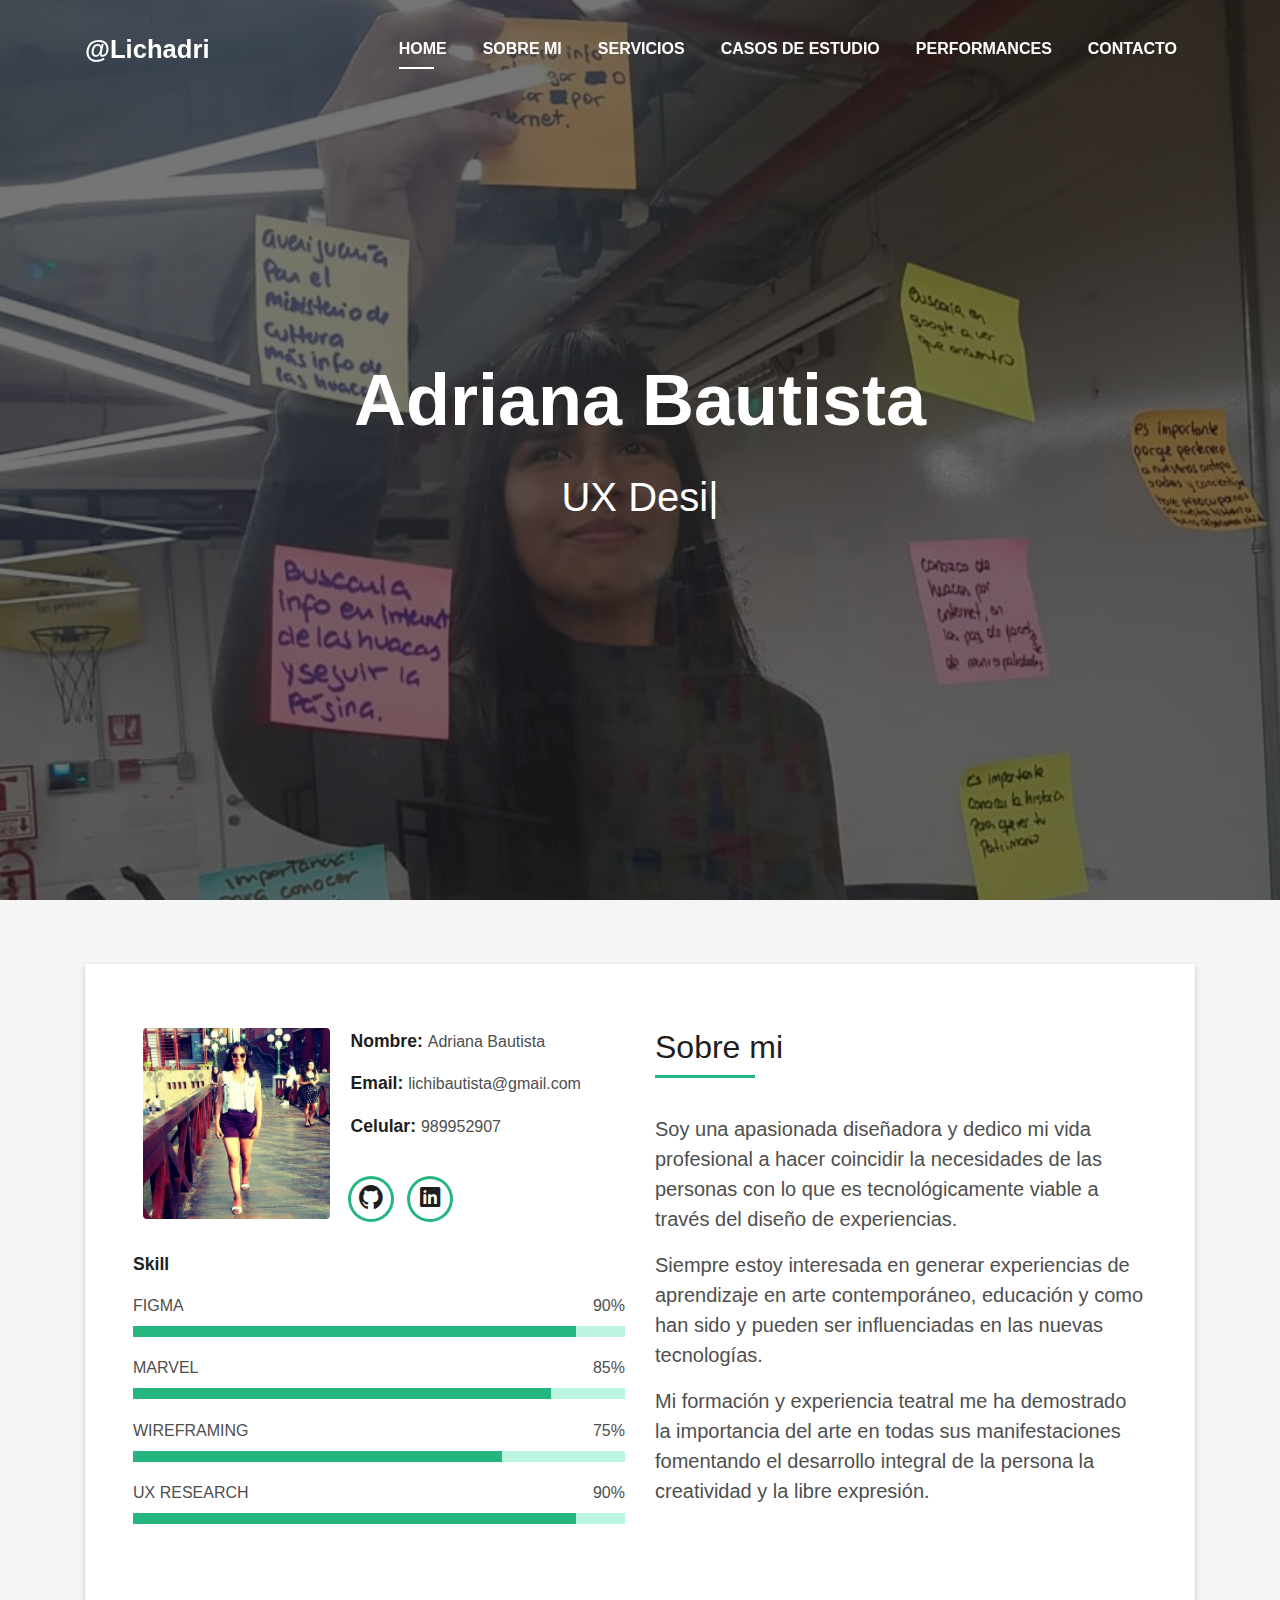
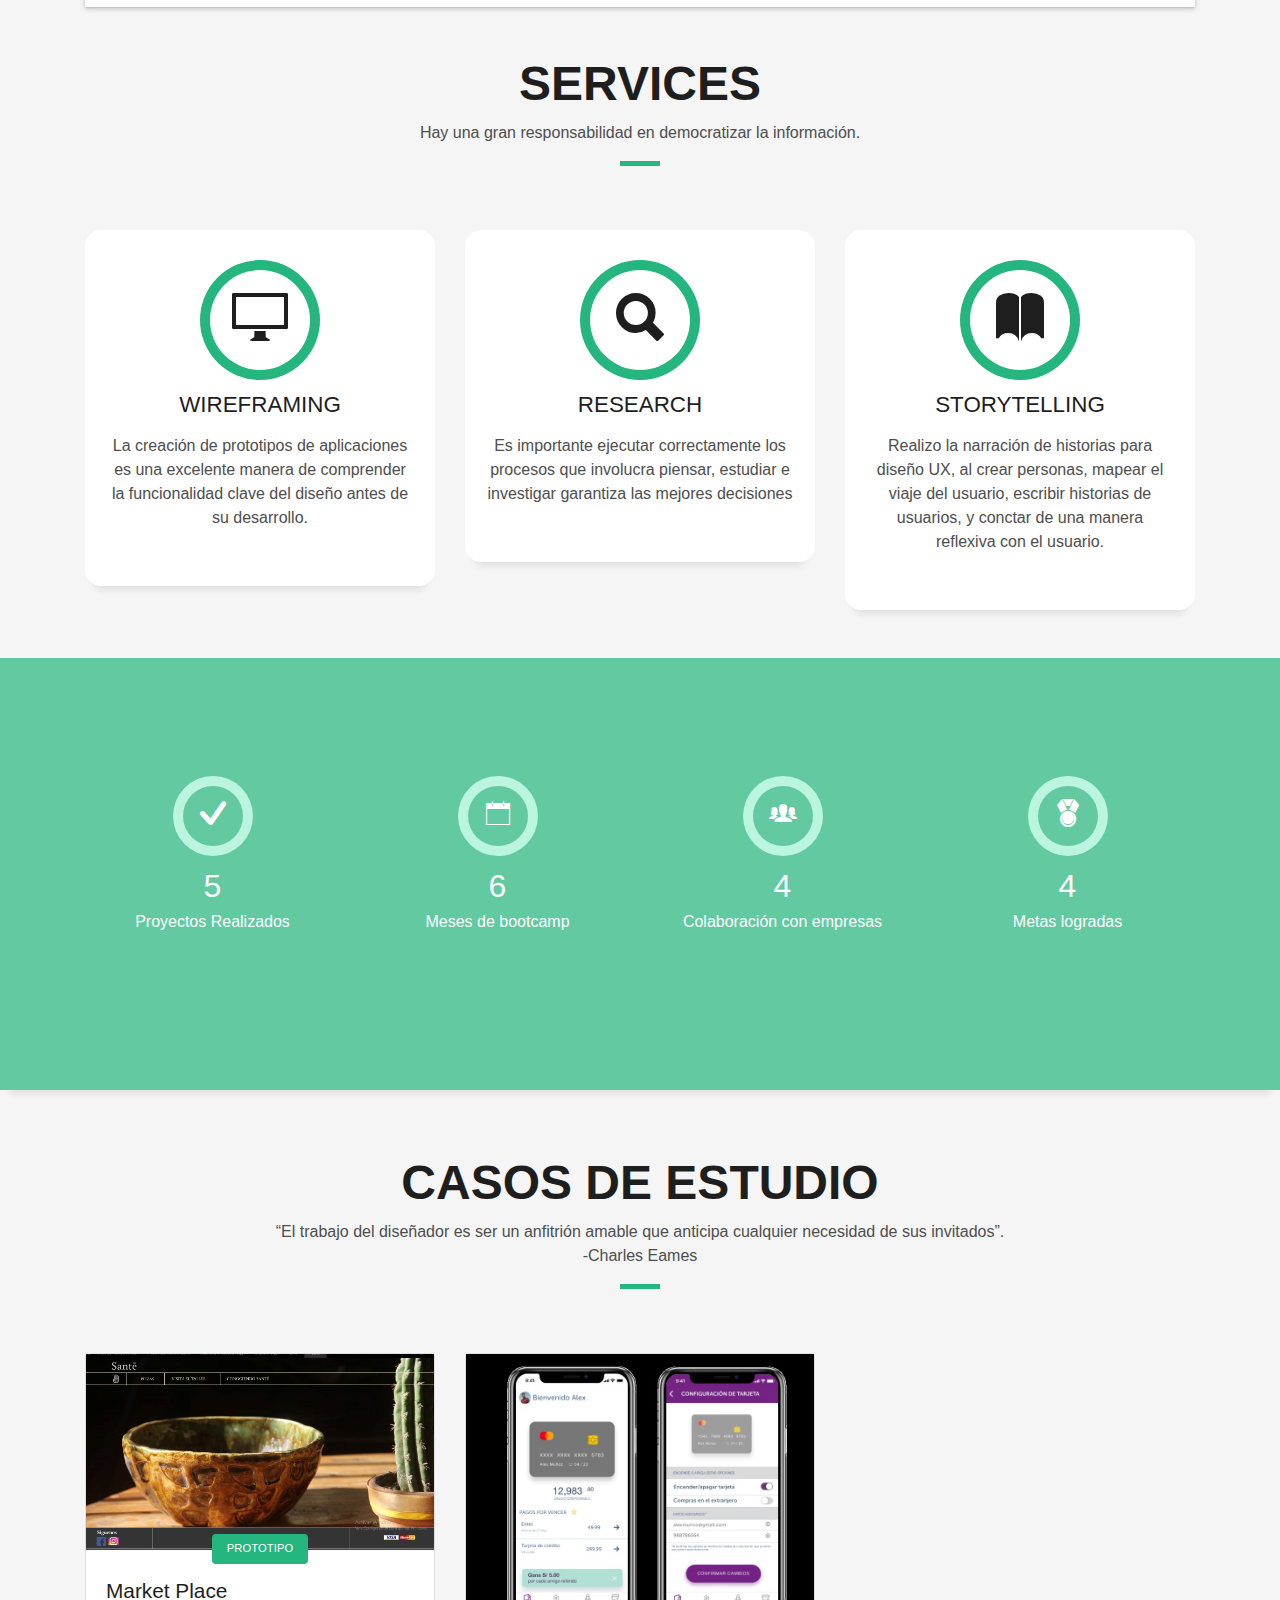
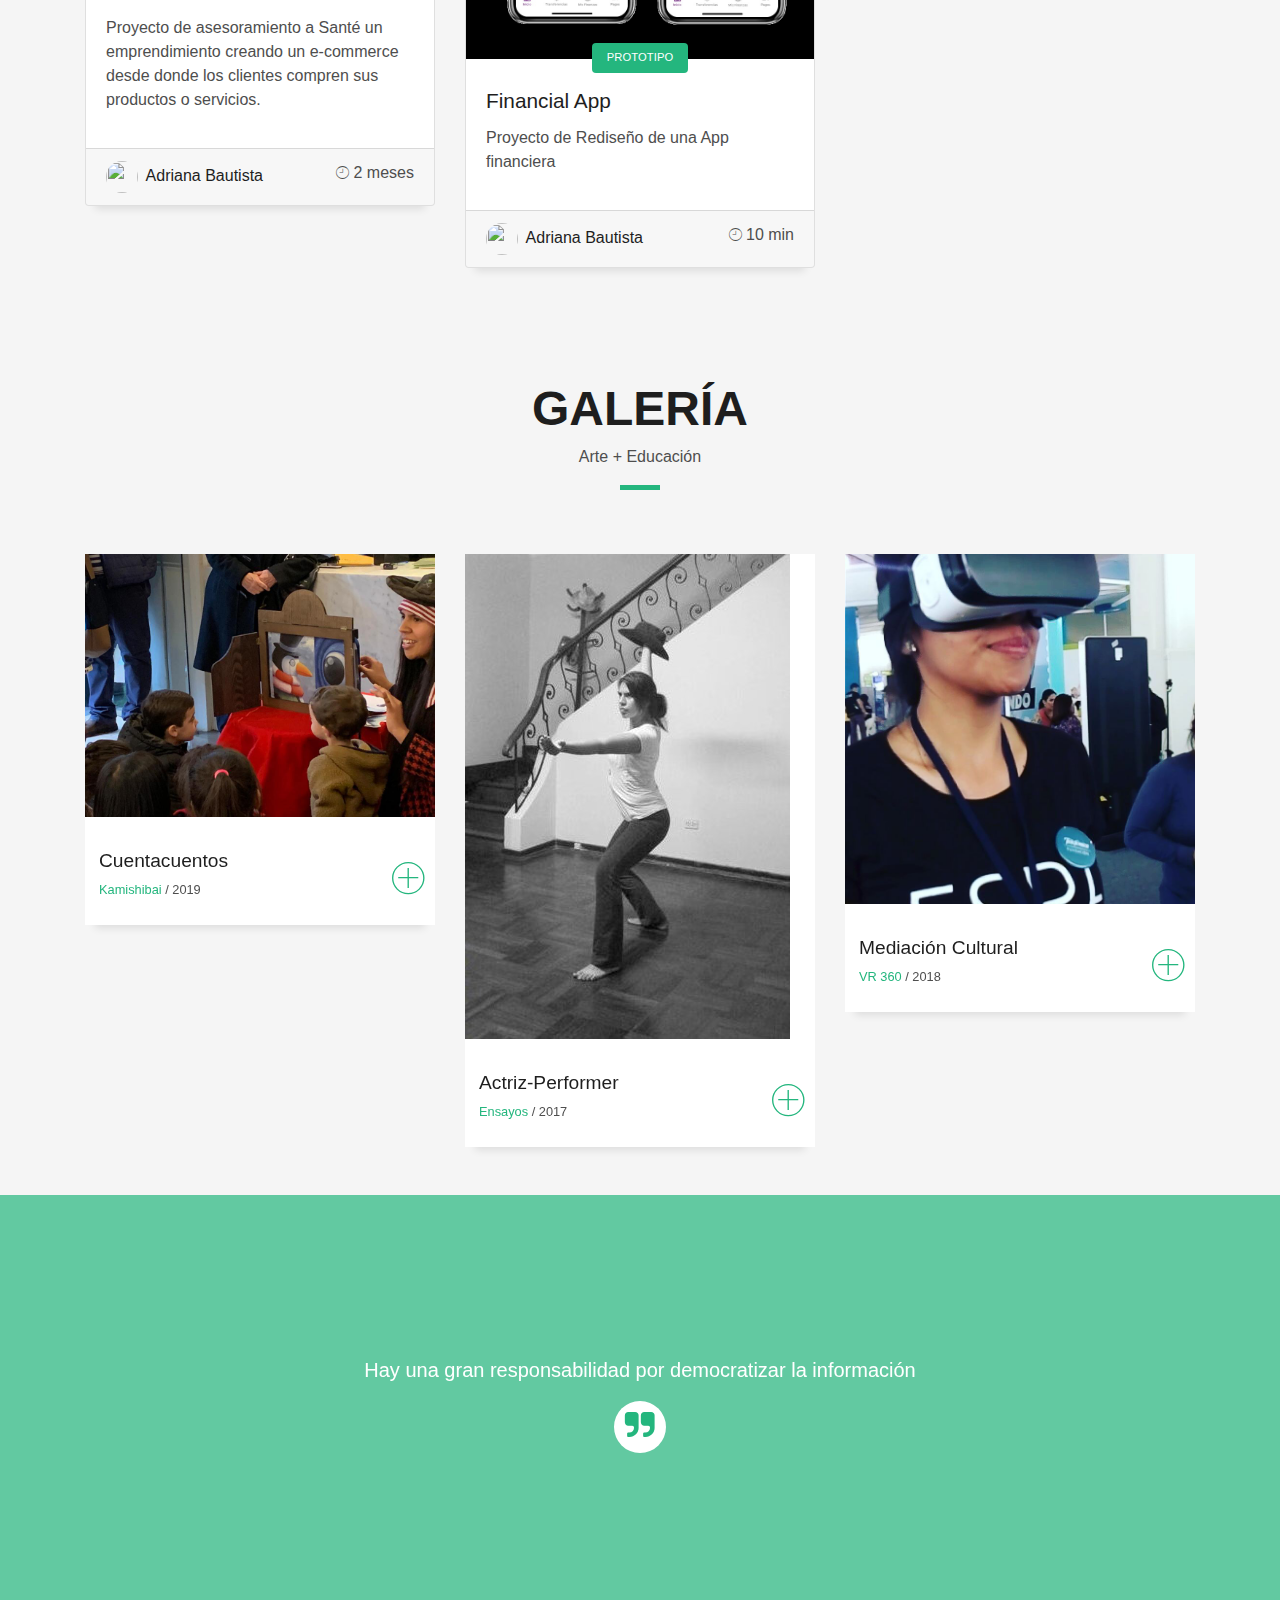
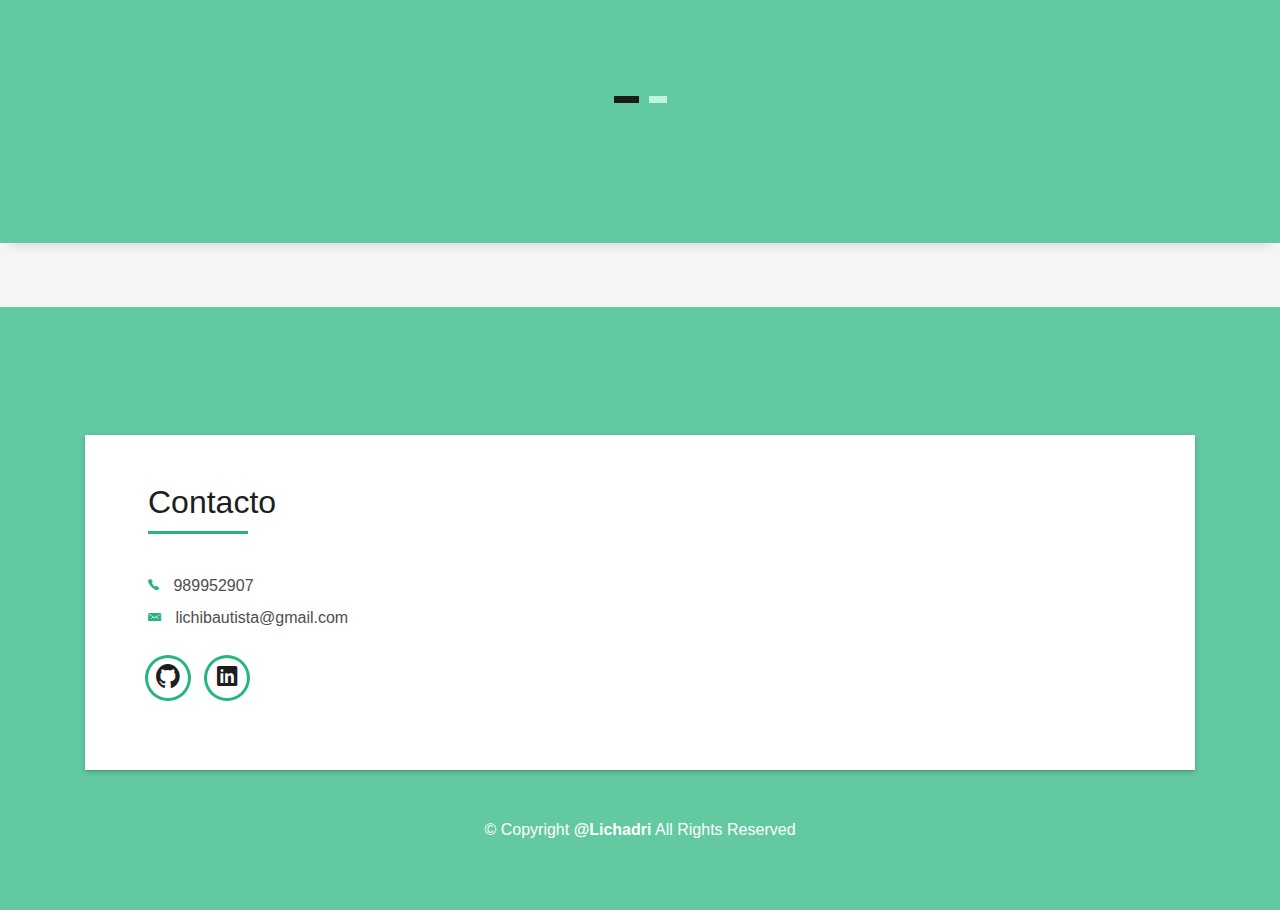
==== index.html @ 7cb160f0 "cambios" ====
<!DOCTYPE html>
<html lang="en">
<head>
  <meta charset="utf-8">
  <title>Adriana Bautista</title>
  <meta content="width=device-width, initial-scale=1.0" name="viewport">
  <meta content="" name="keywords">
  <meta content="" name="description">

  <!-- Favicons -->
  <link href="img/favicon.png" rel="icon">
  <link href="img/apple-touch-icon.png" rel="apple-touch-icon">

  <!-- Bootstrap CSS File -->
  <link href="lib/bootstrap/css/bootstrap.min.css" rel="stylesheet">

  <!-- Libraries CSS Files -->
  <link href="lib/font-awesome/css/font-awesome.min.css" rel="stylesheet">
  <link href="lib/animate/animate.min.css" rel="stylesheet">
  <link href="lib/ionicons/css/ionicons.min.css" rel="stylesheet">
  <link href="lib/owlcarousel/assets/owl.carousel.min.css" rel="stylesheet">
  <link href="lib/lightbox/css/lightbox.min.css" rel="stylesheet">

  <!-- Main Stylesheet File -->
  <link href="css/style-green.css" rel="stylesheet">

  <!-- =======================================================
    Theme Name: DevFolio
    Theme URL: https://bootstrapmade.com/devfolio-bootstrap-portfolio-html-template/
    Author: BootstrapMade.com
    License: https://bootstrapmade.com/license/
  ======================================================= -->
</head>

<body id="page-top">

  <!--/ Nav Star /-->
  <nav class="navbar navbar-b navbar-trans navbar-expand-md fixed-top" id="mainNav">
    <div class="container">
      <a class="navbar-brand js-scroll" href="#page-top">@Lichadri</a>
      <button class="navbar-toggler collapsed" type="button" data-toggle="collapse" data-target="#navbarDefault"
        aria-controls="navbarDefault" aria-expanded="false" aria-label="Toggle navigation">
        <span></span>
        <span></span>
        <span></span>
      </button>
      <div class="navbar-collapse collapse justify-content-end" id="navbarDefault">
        <ul class="navbar-nav">
          <li class="nav-item">
            <a class="nav-link js-scroll active" href="#home">Home</a>
          </li>
          <li class="nav-item">
            <a class="nav-link js-scroll" href="#about">Sobre mi</a>
          </li>
          <li class="nav-item">
            <a class="nav-link js-scroll" href="#service">Servicios</a>
          </li>
          <li class="nav-item">
            <a class="nav-link js-scroll" href="#blog">Casos de Estudio</a>
          </li>
          <li class="nav-item">
            <a class="nav-link js-scroll" href="#work">Performances</a>
          </li>
          <li class="nav-item">
            <a class="nav-link js-scroll" href="#contact">Contacto</a>
          </li>
        </ul>
      </div>
    </div>
  </nav>
  <!--/ Nav End /-->

  <!--/ Intro Skew Star /-->
  <div id="home" class="intro route bg-image" style="background-image: url(img/intro6-bg.jpeg)">
    <div class="overlay-itro"></div>
    <div class="intro-content display-table">
      <div class="table-cell">
        <div class="container">
          <!--<p class="display-6 color-d">Hello, world!</p>-->
          <h1 class="intro-title mb-4">Adriana Bautista</h1>
          <p class="intro-subtitle"><span class="text-slider-items">UX Designer, UX Research,Storyteller,Artista Escénica,</span><strong class="text-slider"></strong></p>
          <!-- <p class="pt-3"><a class="btn btn-primary btn js-scroll px-4" href="#about" role="button">Learn More</a></p> -->
        </div>
      </div>
    </div>
  </div>
  <!--/ Intro Skew End /-->

  <section id="about" class="about-mf sect-pt4 route">
    <div class="container">
      <div class="row">
        <div class="col-sm-12">
          <div class="box-shadow-full">
            <div class="row">
              <div class="col-md-6">
                <div class="row">
                  <div class="col-sm-6 col-md-5">
                    <div class="about-img">
                      <img src="img/testimonial-3.jpg" class="img-fluid rounded b-shadow-a" alt="">
                    </div>
                  </div>
                  <div class="col-sm-6 col-md-7">
                    <div class="about-info">
                      <p><span class="title-s">Nombre: </span> <span>Adriana Bautista</span></p>
                      <p><span class="title-s">Email: </span> <span>lichibautista@gmail.com</span></p>
                      <p><span class="title-s">Celular: </span> <span>989952907</span></p>
                    </div>
                    <div class="socials">
                      <ul>
                        <li><a href="https://github.com/Lichadri"><span class="ico-circle"><i class="ion-social-github"></i></span></a></li>
                        <li><a href="www.linkedin.com/in/adrianabv"><span class="ico-circle"><i class="ion-social-linkedin"></i></span></a></li>
                      </ul>
                    </div>
                  </div>
                </div>
                <div class="skill-mf">
                  <p class="title-s">Skill</p>
                  <span>FIGMA</span> <span class="pull-right">90%</span>
                  <div class="progress">
                    <div class="progress-bar" role="progressbar" style="width: 90%;" aria-valuenow="90" aria-valuemin="0"
                      aria-valuemax="100"></div>
                  </div>
                  <span>MARVEL</span> <span class="pull-right">85%</span>
                  <div class="progress">
                    <div class="progress-bar" role="progressbar" style="width: 85%" aria-valuenow="85" aria-valuemin="0"
                      aria-valuemax="100"></div>
                  </div>
                  <span>WIREFRAMING</span> <span class="pull-right">75%</span>
                  <div class="progress">
                    <div class="progress-bar" role="progressbar" style="width: 75%" aria-valuenow="75" aria-valuemin="0"
                      aria-valuemax="100"></div>
                  </div>
                  <span>UX RESEARCH</span> <span class="pull-right">90%</span>
                  <div class="progress">
                    <div class="progress-bar" role="progressbar" style="width: 90%" aria-valuenow="90" aria-valuemin="0"
                      aria-valuemax="100"></div>
                  </div>
                </div>
              </div>
              <div class="col-md-6">
                <div class="about-me pt-4 pt-md-0">
                  <div class="title-box-2">
                    <h5 class="title-left">
                     Sobre mi
                    </h5>
                  </div>
                  <p class="lead">
                    Soy una apasionada diseñadora y dedico mi vida profesional a hacer coincidir la necesidades de las
                    personas con lo que es tecnológicamente viable a través del diseño de experiencias.
                  </p>
                  <p class="lead">
                    Siempre estoy interesada en generar experiencias de aprendizaje  en 
                    arte contemporáneo, educación y como han sido y pueden ser influenciadas en las nuevas tecnologías.
                  </p>
                  <p class="lead">
                    Mi formación y experiencia teatral me ha demostrado la importancia del arte en todas sus manifestaciones
                    fomentando el desarrollo integral de la persona la creatividad y la libre expresión. 
                  </p>
                </div>
              </div>
            </div>
          </div>
        </div>
      </div>
    </div>
  </section>

  <!--/ Section Services Star /-->
  <section id="service" class="services-mf route">
    <div class="container">
      <div class="row">
        <div class="col-sm-12">
          <div class="title-box text-center">
            <h3 class="title-a">
              Services
            </h3>
            <p class="subtitle-a">
              Hay una gran responsabilidad en democratizar la información.
            </p>
            <div class="line-mf"></div>
          </div>
        </div>
      </div>
      <div class="row">
        <div class="col-md-4">
          <div class="service-box">
            <div class="service-ico">
              <span class="ico-circle"><i class="ion-monitor"></i></span>
            </div>
            <div class="service-content">
              <h2 class="s-title">Wireframing</h2>
              <p class="s-description text-center">
                La creación de prototipos de aplicaciones es una excelente 
                manera de comprender la funcionalidad clave del  diseño antes de su desarrollo.
              </p>
            </div>
          </div>
        </div>
        <div class="col-md-4">
          <div class="service-box">
            <div class="service-ico">
              <span class="ico-circle"><i class="ion-search"></i></span>
            </div>
            <div class="service-content">
              <h2 class="s-title">Research</h2>
              <p class="s-description text-center">
                Es importante ejecutar correctamente los procesos que involucra piensar,
                estudiar e investigar garantiza las mejores decisiones
                
              </p>
            </div>
          </div>
        </div>
        <div class="col-md-4">
          <div class="service-box">
            <div class="service-ico">
              <span class="ico-circle"><i class="ion-ios-book"></i></span>
            </div>
            <div class="service-content">
              <h2 class="s-title">Storytelling</h2>
              <p class="s-description text-center">
                Realizo la narración de historias para diseño UX, al crear personas, 
                mapear el viaje del usuario, escribir historias de usuarios, y 
                conctar de una manera reflexiva con el usuario.
                
              </p>
            </div>
          </div>
        </div>
        <!-- <div class="col-md-4">
          <div class="service-box">
            <div class="service-ico">
              <span class="ico-circle"><i class="ion-android-phone-portrait"></i></span>
            </div>
            <div class="service-content">
              <h2 class="s-title">Responsive Design</h2>
              <p class="s-description text-center">
                Lorem ipsum dolor sit amet consectetur adipisicing elit. Magni adipisci eaque autem fugiat! Quia,
                provident vitae! Magni
                tempora perferendis eum non provident.
              </p>
            </div>
          </div>
        </div> -->
        <!-- <div class="col-md-4">
          <div class="service-box">
            <div class="service-ico">
              <span class="ico-circle"><i class="ion-paintbrush"></i></span>
            </div>
            <div class="service-content">
              <h2 class="s-title">Graphic Design</h2>
              <p class="s-description text-center">
                Lorem ipsum dolor sit amet consectetur adipisicing elit. Magni adipisci eaque autem fugiat! Quia,
                provident vitae! Magni
                tempora perferendis eum non provident.
              </p>
            </div>
          </div>
        </div> -->
       
        </div>
      </div>
    </div>
  </section>
  <!--/ Section Services End /-->

  <div class="section-counter paralax-mf bg-image" style="background-image: url(img/counters-bg.jpeg)">
    <div class="overlay-mf"></div>
    <div class="container">
      <div class="row">
        <div class="col-sm-3 col-lg-3">
          <div class="counter-box counter-box pt-4 pt-md-0">
            <div class="counter-ico">
              <span class="ico-circle"><i class="ion-checkmark-round"></i></span>
            </div>
            <div class="counter-num">
              <p class="counter">5</p>
              <span class="counter-text">Proyectos Realizados</span>
            </div>
          </div>
        </div>
        <div class="col-sm-3 col-lg-3">
          <div class="counter-box pt-4 pt-md-0">
            <div class="counter-ico">
              <span class="ico-circle"><i class="ion-ios-calendar-outline"></i></span>
            </div>
            <div class="counter-num">
              <p class="counter">6</p>
              <span class="counter-text">Meses de bootcamp</span>
            </div>
          </div>
        </div>
        <div class="col-sm-3 col-lg-3">
          <div class="counter-box pt-4 pt-md-0">
            <div class="counter-ico">
              <span class="ico-circle"><i class="ion-ios-people"></i></span>
            </div>
            <div class="counter-num">
              <p class="counter">4</p>
              <span class="counter-text">Colaboración con empresas</span>
            </div>
          </div>
        </div>
        <div class="col-sm-3 col-lg-3">
          <div class="counter-box pt-4 pt-md-0">
            <div class="counter-ico">
              <span class="ico-circle"><i class="ion-ribbon-a"></i></span>
            </div>
            <div class="counter-num">
              <p class="counter">4</p>
              <span class="counter-text">Metas logradas</span>
            </div>
          </div>
        </div>
      </div>
    </div>
  </div>

   <!--/ Section Blog Start /-->
   <section id="blog" class="blog-mf sect-pt4 route">
    <div class="container">
      <div class="row">
        <div class="col-sm-12">
          <div class="title-box text-center">
            <h3 class="title-a">
              Casos de Estudio
            </h3>
            <p class="subtitle-a">
              “El trabajo del diseñador es ser un anfitrión amable que anticipa cualquier necesidad de sus invitados”. 
              <br> -Charles Eames
            </p>
            <div class="line-mf"></div>
          </div>
        </div>
      </div>
      <div class="row">
        <div class="col-md-4">
          <div class="card card-blog">
            <div class="card-img">
              <a href="blog-single.html"><img src="img/post-1.jpg" alt="" class="img-fluid"></a>
            </div>
            <div class="card-body">
              <div class="card-category-box">
                <div class="card-category">
                  <h6 class="category">Prototipo</h6>
                </div>
              </div>
              <h3 class="card-title"><a href="blog-single.html">Market Place</a></h3>
              <p class="card-description">
                Proyecto de asesoramiento   a Santé un emprendimiento creando un e-commerce desde 
                donde los clientes compren sus productos o servicios.
              </p>
            </div>
            <div class="card-footer">
              <div class="post-author">
                <a href="#">
                  <img src="img/testimonial-2.jpg" alt="" class="avatar rounded-circle">
                  <span class="author">Adriana Bautista</span>
                </a>
              </div>
              <div class="post-date">
                <span class="ion-ios-clock-outline"></span> 2 meses
              </div>
            </div>
          </div>
        </div>
        <div class="col-md-4">
          <div class="card card-blog">
            <div class="card-img">
              <a href="blog-single.html#banqui"><img src="img/post-2.jpg" alt="" class="img-fluid"></a>
            </div>
            <div class="card-body">
              <div class="card-category-box">
                <div class="card-category">
                  <h6 class="category">Prototipo</h6>
                </div>
              </div>
              <h3 class="card-title"><a href="blog-single.html">Financial App</a></h3>
              <p class="card-description">
                Proyecto de Rediseño de una App financiera
              </p>
            </div>
            <div class="card-footer">
              <div class="post-author">
                <a href="#">
                  <img src="img/testimonial-2.jpg" alt="" class="avatar rounded-circle">
                  <span class="author">Adriana Bautista</span>
                </a>
              </div>
              <div class="post-date">
                <span class="ion-ios-clock-outline"></span> 10 min
              </div>
            </div>
          </div>
        </div>
        <div class="col-md-4">
          <!-- <div class="card card-blog">
            <div class="card-img">
              <a href="blog-single.html"><img src="img/post-3.jpg" alt="" class="img-fluid"></a>
            </div> -->
            <!-- <div class="card-body">
              <div class="card-category-box">
                <div class="card-category">
                  <h6 class="category">Web Design</h6>
                </div>
              </div> -->
              <!-- <h3 class="card-title"><a href="blog-single.html">See more ideas about Travel</a></h3>
              <p class="card-description">
                Proin eget tortor risus. Pellentesque in ipsum id orci porta dapibus. Praesent sapien massa, convallis
                a pellentesque nec,
                egestas non nisi.
              </p>
            </div>
            <div class="card-footer">
              <div class="post-author">
                <a href="#">
                  <img src="img/testimonial-2.jpg" alt="" class="avatar rounded-circle">
                  <span class="author">Adriana Bautista</span>
                </a>
              </div>
              <div class="post-date">
                <span class="ion-ios-clock-outline"></span> 10 min
              </div>
            </div> -->
          </div>
        </div>
      </div>
    </div>
  </section>
  <!--/ Section Blog End /-->

  <!--/ Section Portfolio Star /-->
  <section id="work" class="portfolio-mf sect-pt4 route">
    <div class="container">
      <div class="row">
        <div class="col-sm-12">
          <div class="title-box text-center">
            <h3 class="title-a">
              Galería
            </h3>
            <p class="subtitle-a">
              Arte  +  Educación
            </p>
            <div class="line-mf"></div>
          </div>
        </div>
      </div>
      <div class="row">
        <div class="col-md-4">
          <div class="work-box">
            <a href="img/work-1.jpg" data-lightbox="gallery-mf">
              <div class="work-img">
                <img src="img/work-1.jpg" alt="" class="img-fluid">
              </div>
              <div class="work-content">
                <div class="row">
                  <div class="col-sm-8">
                    <h2 class="w-title">Cuentacuentos </h2>
                    <div class="w-more">
                      <span class="w-ctegory">Kamishibai</span> / <span class="w-date">2019</span>
                    </div>
                  </div>
                  <div class="col-sm-4">
                    <div class="w-like">
                      <span class="ion-ios-plus-outline"></span>
                    </div>
                  </div>
                </div>
              </div>
            </a>
          </div>
        </div>
        <div class="col-md-4">
          <div class="work-box">
            <a href="img/work-2.jpg" data-lightbox="gallery-mf">
              <div class="work-img">
                <img src="img/work-2.jpg" alt="" class="img-fluid">
              </div>
              <div class="work-content">
                <div class="row">
                  <div class="col-sm-8">
                    <h2 class="w-title">Actriz-Performer</h2>
                    <div class="w-more">
                      <span class="w-ctegory">Ensayos</span> / <span class="w-date">2017</span>
                    </div>
                  </div>
                  <div class="col-sm-4">
                    <div class="w-like">
                      <span class="ion-ios-plus-outline"></span>
                    </div>
                  </div>
                </div>
              </div>
            </a>
          </div>
        </div>
        <div class="col-md-4">
          <div class="work-box">
            <a href="img/work-3.jpg" data-lightbox="gallery-mf">
              <div class="work-img">
                <img src="img/work-3.jpg" alt="" class="img-fluid">
              </div>
              <div class="work-content">
                <div class="row">
                  <div class="col-sm-8">
                    <h2 class="w-title">Mediación Cultural</h2>
                    <div class="w-more">
                      <span class="w-ctegory">VR 360</span> / <span class="w-date">2018</span>
                    </div>
                  </div>
                  <div class="col-sm-4">
                    <div class="w-like">
                      <span class="ion-ios-plus-outline"></span>
                    </div>
                  </div>
                </div>
              </div>
            </a>
          </div>
        </div>
       
        
      </div>
    </div>
  </section>
  <!--/ Section Portfolio End /-->

  <!--/ Section Testimonials Star /-->
  <div class="testimonials paralax-mf bg-image" style="background-image: url(img/overlay-bg.jpg)">
    <div class="overlay-mf"></div>
    <div class="container">
      <div class="row">
        <div class="col-md-12">
          <div id="testimonial-mf" class="owl-carousel owl-theme">
            <div class="testimonial-box">
              <div class="author-test">
                <img src="img/testimonial-2.jpg" alt="" class="rounded-circle b-shadow-a">
                <span class="author"></span>
              </div>
              <div class="content-test">
                <p class="description lead">
                  Hay una gran responsabilidad por democratizar la información
                </p>
                <span class="comit"><i class="fa fa-quote-right"></i></span>
              </div>
            </div>
            <div class="testimonial-box">
              <div class="author-test">
                <img src="img/testimonial-4.png" alt="" class="rounded-circle b-shadow-a">
                <span class="author"></span>
              </div>
              <div class="content-test">
                <p class="description lead">
                  Aprendiendo a enamorarme del problema y no de la solución
                </p>
                <span class="comit"><i class="fa fa-quote-right"></i></span>
              </div>
            </div>
          </div>
        </div>
      </div>
    </div>
  </div>

 

  <!--/ Section Contact-Footer Star /-->
  <section class="paralax-mf footer-paralax bg-image sect-mt4 route" style="background-image: url(img/overlay-bg.jpg)">
    <div class="overlay-mf"></div>
    <div class="container">
      <div class="row">
        <div class="col-sm-12">
          <div class="contact-mf">
            <div id="contact" class="box-shadow-full">
              
                <div class="col-md-6">
                  <div class="title-box-2 pt-4 pt-md-0">
                    <h5 class="title-left">
                      Contacto
                    </h5>
                  </div>
                  <div class="more-info">

                    <ul class="list-ico">
                      <li><span class="ion-ios-telephone"></span> 989952907</li>
                      <li><span class="ion-email"></span> lichibautista@gmail.com</li>
                    </ul>
                  </div>
                  <div class="socials">
                    <ul>
                      <li><a href="https://github.com/Lichadri"><span class="ico-circle"><i class="ion-social-github"></i></span></a></li>
                      <li><a href="www.linkedin.com/in/adrianabv"><span class="ico-circle"><i class="ion-social-linkedin"></i></span></a></li>
                    </ul>
                  </div>
                </div>
              </div>
            </div>
          </div>
        </div>
      </div>
    </div>
    <footer>
      <div class="container">
        <div class="row">
          <div class="col-sm-12">
            <div class="copyright-box">
              <p class="copyright">&copy; Copyright <strong>@Lichadri</strong> All Rights Reserved</p>
              </div>
            </div>
          </div>
        </div>
      </div>
    </footer>
  </section>
  <!--/ Section Contact-footer End /-->

  <a href="#" class="back-to-top"><i class="fa fa-chevron-up"></i></a>
  <div id="preloader"></div>

  <!-- JavaScript Libraries -->
  <script src="lib/jquery/jquery.min.js"></script>
  <script src="lib/jquery/jquery-migrate.min.js"></script>
  <script src="lib/popper/popper.min.js"></script>
  <script src="lib/bootstrap/js/bootstrap.min.js"></script>
  <script src="lib/easing/easing.min.js"></script>
  <script src="lib/counterup/jquery.waypoints.min.js"></script>
  <script src="lib/counterup/jquery.counterup.js"></script>
  <script src="lib/owlcarousel/owl.carousel.min.js"></script>
  <script src="lib/lightbox/js/lightbox.min.js"></script>
  <script src="lib/typed/typed.min.js"></script>
  <!-- Contact Form JavaScript File -->
  <script src="contactform/contactform.js"></script>

  <!-- Template Main Javascript File -->
  <script src="js/main.js"></script>

</body>
</html>
---- css/style-green.css ----
/*
  Theme Name: DevFolio
  Theme URL: https://bootstrapmade.com/devfolio-bootstrap-portfolio-html-template/
  Author: BootstrapMade.com
  License: https://bootstrapmade.com/license/
*/

/*======================================
//--//-->   STYLES GENERALES
======================================*/

body {
  background-color: #f5f5f5;
  color: #4e4e4e;
}

h1,
h2,
h3,
h4,
h5,
h6 {
  color: #1e1e1e;
}

a {
  color: #1e1e1e;
  transition: all 0.5s ease-in-out;
}

a:hover {
  color: #24b67e;
  text-decoration: none;
  transition: all 0.5s ease-in-out;
}

.p-r {
  position: relative;
}

.color-a {
  color: #24b67e;
}

.color-d {
  color: #f5f5f5;
}

.color-text-a {
  color: #4e4e4e;
}

.box-shadow,
.paralax-mf,
.service-box,
.work-box,
.card-blog {
  box-shadow: 0 13px 8px -10px rgba(0, 0, 0, 0.1);
}

.box-shadow-a,
.button:hover {
  box-shadow: 0 0 0 4px #bbf5df;
}

.display-5 {
  font-size: 2.5rem;
  font-weight: 300;
  line-height: 1.1;
}

.display-6 {
  font-size: 2rem;
  font-weight: 300;
  line-height: 1.1;
}

.avatar {
  width: 32px;
  height: 32px;
  margin-right: 4px;
  overflow: hidden;
}

.bg-image {
  background-repeat: no-repeat;
  background-attachment: fixed;
  background-size: cover;
  background-position: center center;
}

.overlay-mf {
  background-color: #24b67e;
}

.overlay-mf {
  position: absolute;
  top: 0;
  left: 0px;
  padding: 0;
  height: 100%;
  width: 100%;
  opacity: .7;
}

.paralax-mf {
  position: relative;
  padding: 8rem 0;
}

.display-table {
  width: 100%;
  height: 100%;
  display: table;
}

.table-cell {
  display: table-cell;
  vertical-align: middle;
}

/*--/ Sections /--*/

.sect-4 {
  padding: 4rem 0;
}

.sect-pt4 {
  padding-top: 4rem;
}

.sect-mt4 {
  margin-top: 4rem;
}

/*--/ Title s /--*/

.title-s {
  font-weight: 600;
  color: #1e1e1e;
  font-size: 1.1rem;
}

/*--/ Title A /--*/

.title-box {
  margin-bottom: 4rem;
}

.title-a {
  font-size: 3rem;
  font-weight: bold;
  text-transform: uppercase;
}

.subtitle-a {
  color: #4e4e4e;
}

.line-mf {
  width: 40px;
  height: 5px;
  background-color: #24b67e;
  margin: 0 auto;
}

/*--/ Title Left /--*/

.title-box-2 {
  margin-bottom: 3rem;
}

.title-left {
  font-size: 2rem;
  position: relative;
}

.title-left:before {
  content: '';
  position: absolute;
  height: 3px;
  background-color: #24b67e;
  width: 100px;
  bottom: -12px;
}

/*------/ Box /------*/

.box-pl2 {
  padding-left: 2rem;
}

.box-shadow-full {
  padding: 3rem 1.25rem;
  position: relative;
  background-color: #fff;
  margin-bottom: 3rem;
  z-index: 2;
  box-shadow: 0 1px 1px 0 rgba(0, 0, 0, 0.06), 0 2px 5px 0 rgba(0, 0, 0, 0.2);
}

/*------/ Socials /------*/

.socials {
  padding: 1.5rem 0;
}

.socials ul li {
  display: inline-block;
}

.socials .ico-circle {
  height: 40px;
  width: 40px;
  font-size: 1.7rem;
  border-radius: 50%;
  line-height: 1.4;
  margin: 0 15px 0 0;
  box-shadow: 0 0 0 3px #24b67e;
  transition: all 500ms ease;
}

.socials .ico-circle:hover {
  background-color: #24b67e;
  color: #fff;
  box-shadow: 0 0 0 3px #bbf5df;
  transition: all 500ms ease;
}

/*------/ Ul resect /------*/

.ul-resect,
.socials ul,
.list-ico,
.blog-wrapper .post-meta ul,
.box-comments .list-comments,
.widget-sidebar .list-sidebar,
.widget-tags ul {
  list-style: none;
  padding-left: 0;
  margin-bottom: 0;
}

.list-ico {
  line-height: 2;
}

.list-ico span {
  color: #24b67e;
  margin-right: 10px;
}

/*------/ Ico Circle /------*/

.ico-circle {
  height: 100px;
  width: 100px;
  font-size: 2rem;
  border-radius: 50%;
  line-height: 1.55;
  margin: 0 auto;
  text-align: center;
  box-shadow: 0 0 0 10px #24b67e;
  display: block;
}

/*------/ Owl Carousel /------*/

.owl-theme .owl-dots {
  text-align: center;
  margin-top: 18px;
}

.owl-theme .owl-dots .owl-dot {
  display: inline-block;
}

.owl-theme .owl-dots .owl-dot span {
  width: 18px;
  height: 7px;
  margin: 5px 5px;
  background: #bbf5df;
  border: 0px solid #bbf5df;
  display: block;
  transition: all 0.6s ease-in-out;
  cursor: pointer;
}

.owl-theme .owl-dots .owl-dot:hover span {
  background-color: #bbf5df;
}

.owl-theme .owl-dots .owl-dot.active span {
  background-color: #1B1B1B;
  width: 25px;
}

/*--/ Scrolltop s /--*/

.scrolltop-mf {
  position: relative;
  display: none;
}

.scrolltop-mf span {
  z-index: 999;
  position: fixed;
  width: 42px;
  height: 42px;
  background-color: #24b67e;
  opacity: .7;
  font-size: 1.6rem;
  line-height: 1.5;
  text-align: center;
  color: #fff;
  top: auto;
  left: auto;
  right: 30px;
  bottom: 50px;
  cursor: pointer;
  border-radius: 50%;
}

/* Back to top button */

.back-to-top {
  position: fixed;
  display: none;
  background: #24b67e;
  color: #fff;
  width: 44px;
  height: 44px;
  text-align: center;
  line-height: 1;
  font-size: 16px;
  border-radius: 50%;
  right: 15px;
  bottom: 15px;
  transition: background 0.5s;
  z-index: 11;
}

.back-to-top i {
  padding-top: 12px;
  color: #fff;
}

/* Prelaoder */

#preloader {
  position: fixed;
  top: 0;
  left: 0;
  right: 0;
  bottom: 0;
  z-index: 9999;
  overflow: hidden;
  background: #fff;
}

#preloader:before {
  content: "";
  position: fixed;
  top: calc(50% - 30px);
  left: calc(50% - 30px);
  border: 6px solid #f2f2f2;
  border-top: 6px solid #24b67e;
  border-radius: 50%;
  width: 60px;
  height: 60px;
  -webkit-animation: animate-preloader 1s linear infinite;
  animation: animate-preloader 1s linear infinite;
}

@-webkit-keyframes animate-preloader {
  0% {
    -webkit-transform: rotate(0deg);
    transform: rotate(0deg);
  }

  100% {
    -webkit-transform: rotate(360deg);
    transform: rotate(360deg);
  }
}

@keyframes animate-preloader {
  0% {
    -webkit-transform: rotate(0deg);
    transform: rotate(0deg);
  }

  100% {
    -webkit-transform: rotate(360deg);
    transform: rotate(360deg);
  }
}

/*======================================
//--//-->   NAVBAR
======================================*/

.navbar-b {
  transition: all .5s ease-in-out;
  background-color: transparent;
  padding-top: 1.563rem;
  padding-bottom: 1.563rem;
}

.navbar-b.navbar-reduce {
  box-shadow: 0px 6px 9px 0px rgba(0, 0, 0, 0.06);
}

.navbar-b.navbar-trans .nav-item,
.navbar-b.navbar-reduce .nav-item {
  position: relative;
  padding-right: 10px;
  padding-left: 0;
}

.navbar-b.navbar-trans .nav-link,
.navbar-b.navbar-reduce .nav-link {
  color: #fff;
  text-transform: uppercase;
  font-weight: 600;
}

.navbar-b.navbar-trans .nav-link:before,
.navbar-b.navbar-reduce .nav-link:before {
  content: '';
  position: absolute;
  margin-left: 0px;
  width: 0%;
  bottom: 0;
  left: 0;
  height: 2px;
  transition: all 500ms ease;
}

.navbar-b.navbar-trans .nav-link:hover,
.navbar-b.navbar-reduce .nav-link:hover {
  color: #1B1B1B;
}

.navbar-b.navbar-trans .nav-link:hover:before,
.navbar-b.navbar-reduce .nav-link:hover:before {
  width: 35px;
}

.navbar-b.navbar-trans .show > .nav-link:before,
.navbar-b.navbar-trans .active > .nav-link:before,
.navbar-b.navbar-trans .nav-link.show:before,
.navbar-b.navbar-trans .nav-link.active:before,
.navbar-b.navbar-reduce .show > .nav-link:before,
.navbar-b.navbar-reduce .active > .nav-link:before,
.navbar-b.navbar-reduce .nav-link.show:before,
.navbar-b.navbar-reduce .nav-link.active:before {
  width: 35px;
}

.navbar-b.navbar-trans .nav-link:before {
  background-color: #fff;
}

.navbar-b.navbar-trans .nav-link:hover {
  color: #fff;
}

.navbar-b.navbar-trans .show > .nav-link,
.navbar-b.navbar-trans .active > .nav-link,
.navbar-b.navbar-trans .nav-link.show,
.navbar-b.navbar-trans .nav-link.active {
  color: #fff;
}

.navbar-b.navbar-reduce {
  transition: all .5s ease-in-out;
  background-color: #fff;
  padding-top: 15px;
  padding-bottom: 15px;
}

.navbar-b.navbar-reduce .nav-link {
  color: #24b67e;
}

.navbar-b.navbar-reduce .nav-link:before {
  background-color: #24b67e;
}

.navbar-b.navbar-reduce .nav-link:hover {
  color: #24b67e;
}

.navbar-b.navbar-reduce .show > .nav-link,
.navbar-b.navbar-reduce .active > .nav-link,
.navbar-b.navbar-reduce .nav-link.show,
.navbar-b.navbar-reduce .nav-link.active {
  color: #24b67e;
}

.navbar-b.navbar-reduce .navbar-brand {
  color: #24b67e;
}

.navbar-b.navbar-reduce .navbar-toggler span {
  background-color: #1B1B1B;
}

.navbar-b .navbar-brand {
  color: #fff;
  font-size: 1.6rem;
  font-weight: 600;
}

.navbar-b .navbar-nav .dropdown-item.show .dropdown-menu,
.navbar-b .dropdown.show .dropdown-menu,
.navbar-b .dropdown-btn.show .dropdown-menu {
  -webkit-transform: translate3d(0px, 0px, 0px);
  transform: translate3d(0px, 0px, 0px);
  visibility: visible !important;
}

.navbar-b .dropdown-menu {
  margin: 1.12rem 0 0;
  border-radius: 0;
}

.navbar-b .dropdown-menu .dropdown-item {
  padding: .7rem 1.7rem;
  transition: all 500ms ease;
}

.navbar-b .dropdown-menu .dropdown-item:hover {
  background-color: #24b67e;
  color: #fff;
  transition: all 500ms ease;
}

.navbar-b .dropdown-menu .dropdown-item.active {
  background-color: #24b67e;
}

/*--/ Hamburger Navbar /--*/

.navbar-toggler {
  position: relative;
}

.navbar-toggler:focus,
.navbar-toggler:active {
  outline: 0;
}

.navbar-toggler span {
  display: block;
  background-color: #fff;
  height: 3px;
  width: 25px;
  margin-top: 4px;
  margin-bottom: 4px;
  -webkit-transform: rotate(0deg);
  transform: rotate(0deg);
  left: 0;
  opacity: 1;
}

.navbar-toggler span:nth-child(1),
.navbar-toggler span:nth-child(3) {
  transition: -webkit-transform .35s ease-in-out;
  transition: transform .35s ease-in-out;
  transition: transform .35s ease-in-out, -webkit-transform .35s ease-in-out;
}

.navbar-toggler:not(.collapsed) span:nth-child(1) {
  position: absolute;
  left: 12px;
  top: 10px;
  -webkit-transform: rotate(135deg);
  transform: rotate(135deg);
  opacity: 0.9;
}

.navbar-toggler:not(.collapsed) span:nth-child(2) {
  height: 12px;
  visibility: hidden;
  background-color: transparent;
}

.navbar-toggler:not(.collapsed) span:nth-child(3) {
  position: absolute;
  left: 12px;
  top: 10px;
  -webkit-transform: rotate(-135deg);
  transform: rotate(-135deg);
  opacity: 0.9;
}

/*======================================
//--//-->   INTRO
======================================*/

.intro {
  height: 100vh;
  position: relative;
  color: #fff;
}

.intro .intro-content {
  text-align: center;
  position: absolute;
}

.intro .overlay-itro {
  background-color: rgba(0, 0, 0, 0.6);
  position: absolute;
  top: 0;
  left: 0px;
  padding: 0;
  height: 100%;
  width: 100%;
  opacity: .9;
}

.intro .intro-title {
  color: #fff;
  font-weight: 600;
  font-size: 3rem;
}

.intro .intro-subtitle {
  font-size: 1.5rem;
  font-weight: 300;
}

.intro .text-slider-items {
  display: none;
}

.intro-single {
  height: 350px;
}

.intro-single .intro-content {
  margin-top: 30px;
}

.intro-single .intro-title {
  text-transform: uppercase;
  font-size: 3rem;
}

.intro-single .breadcrumb {
  background-color: transparent;
  color: #24b67e;
}

.intro-single .breadcrumb .breadcrumb-item:before {
  color: #bbf5df;
}

.intro-single .breadcrumb .breadcrumb-item.active {
  color: #bbf5df;
}

.intro-single .breadcrumb a {
  color: #fff;
}

/*======================================
//--//-->   ABOUT
======================================*/

.about-mf .box-shadow-full {
  padding-top: 4rem;
  padding-bottom: 4rem;
}

.about-mf .about-img {
  margin-bottom: 2rem;
}

.about-mf .about-img img {
  margin-left: 10px;
}

.skill-mf span {
  color: #4e4e4e;
}

.skill-mf .progress {
  background-color: #bbf5df;
  margin: .5rem 0 1.2rem 0;
  border-radius: 0;
  height: .7rem;
}

.skill-mf .progress .progress-bar {
  height: .7rem;
  background-color: #24b67e;
}

/*======================================
//--//-->   SERVICES
======================================*/

.service-box {
  background-color: #fff;
  padding: 2.5rem 1.3rem;
  border-radius: 1rem;
  margin-bottom: 3rem;
}

.service-box:hover .ico-circle {
  transition: all 500ms ease;
  color: #fff;
  background-color: #24b67e;
  box-shadow: 0 0 0 10px #bbf5df;
}

.service-box .service-ico {
  margin-bottom: 1rem;
  color: #1e1e1e;
}

.service-box .ico-circle {
  transition: all 500ms ease;
  font-size: 4rem;
}

.service-box .s-title {
  font-size: 1.4rem;
  text-transform: uppercase;
  text-align: center;
  padding: .4rem 0;
}

.service-box .s-description {
  color: #4e4e4e;
}

/*======================================
//--//-->   COUNTER
======================================*/

.counter-box {
  color: #fff;
  text-align: center;
}

.counter-ico {
  margin-bottom: 1rem;
}

.counter-ico .ico-circle {
  height: 60px;
  width: 60px;
  line-height: 1.8;
  box-shadow: 0 0 0 10px #bbf5df;
}

.counter-num .counter {
  font-size: 2rem;
  margin-bottom: 0;
}

/*======================================
//--//-->   PORTFOLIO
======================================*/

.work-box {
  margin-bottom: 3rem;
  -webkit-backface-visibility: hidden;
  backface-visibility: hidden;
  background-color: #fff;
}

.work-box:hover img {
  -webkit-transform: scale(1.3);
  transform: scale(1.3);
}

.work-img {
  display: block;
  overflow: hidden;
}

.work-img img {
  transition: all 1s;
}

.work-content {
  padding: 2rem 3% 1rem 4%;
}

.work-content .w-more {
  color: #4e4e4e;
  font-size: .8rem;
}

.work-content .w-more .w-ctegory {
  color: #24b67e;
}

.work-content .w-like {
  font-size: 2.5rem;
  color: #24b67e;
  float: right;
}

.work-content .w-like a {
  color: #24b67e;
}

.work-content .w-like .num-like {
  font-size: .7rem;
}

.w-title {
  font-size: 1.2rem;
}

/*======================================
//--//-->   TESTIMONIALS
======================================*/

.testimonials .owl-carousel .owl-item img {
  width: auto;
}

.testimonial-box {
  color: #fff;
  text-align: center;
}

.testimonial-box .author-test {
  margin-top: 1rem;
}

.testimonial-box .author-test img {
  margin: 0 auto;
}

.testimonial-box .author {
  color: #fff;
  text-transform: uppercase;
  font-weight: 600;
  margin: 1rem 0;
  display: block;
  font-size: 1.4rem;
}

.testimonial-box .comit {
  font-size: 2rem;
  color: #24b67e;
  background-color: #fff;
  width: 52px;
  height: 52px;
  display: block;
  margin: 0 auto;
  border-radius: 50%;
  line-height: 1.6;
}

/*======================================
//--//-->   BLOG
======================================*/

.card-blog .card-body {
  position: relative;
}

.card-blog .card-category-box {
  position: absolute;
  text-align: center;
  top: -16px;
  left: 15px;
  right: 15px;
  line-height: 25px;
  overflow: hidden;
}

.card-blog .card-category {
  display: inline-block;
  color: #fff;
  padding: 0 15px 5px;
  overflow: hidden;
  background-color: #24b67e;
  border-radius: 4px;
}

.card-blog .card-category .category {
  color: #fff;
  display: inline-block;
  text-transform: uppercase;
  font-size: .7rem;
  letter-spacing: .1px;
  margin-bottom: 0;
}

.card-blog .card-title {
  font-size: 1.3rem;
  margin-top: .6rem;
}

.card-blog .card-description {
  color: #4e4e4e;
}

.card-blog .post-author {
  display: inline-block;
}

.card-blog .post-date {
  color: #4e4e4e;
  display: inline-block;
  float: right;
}

/*======================================
//--//-->   BLOG-SINGLE
======================================*/

.post-box,
.form-comments,
.box-comments,
.widget-sidebar {
  padding: 2rem;
  background-color: #fff;
  margin-bottom: 3rem;
}

.blog-wrapper .article-title {
  font-size: 1.5rem;
}

.blog-wrapper .post-meta {
  margin: 1rem 0;
}

.blog-wrapper .post-meta ul {
  border-left: 4px solid #24b67e;
  margin-top: 1rem;
}

.blog-wrapper .post-meta ul li {
  display: inline-block;
  margin-left: 15px;
}

.blog-wrapper .post-meta ul a {
  color: #24b67e;
}

.blog-wrapper .post-meta ul span {
  color: #1e1e1e;
}

.blog-wrapper .blockquote {
  border-left: 4px solid #24b67e;
  padding: 18px;
  font-style: italic;
}

/*------/ Comments /------*/

.box-comments .list-comments li {
  padding-bottom: 40px;
}

.box-comments .list-comments .comment-avatar {
  display: table-cell;
  vertical-align: top;
}

.box-comments .list-comments .comment-avatar img {
  width: 80px;
  height: 80px;
}

.box-comments .list-comments .comment-author {
  font-size: 1.3rem;
}

.box-comments .list-comments .comment-details {
  display: table-cell;
  vertical-align: top;
  padding-left: 25px;
}

.box-comments .list-comments a {
  color: #24b67e;
}

.box-comments .list-comments span {
  color: #1e1e1e;
  font-style: italic;
}

.box-comments .comment-children {
  margin-left: 40px;
}

/*------/ Sidebar /------*/

.widget-sidebar .sidebar-title {
  font-size: 1.6rem;
  font-weight: 600;
  border-left: 5px solid #24b67e;
  padding-left: 15px;
  text-transform: uppercase;
  margin-bottom: 1.5rem;
}

.widget-sidebar .list-sidebar li {
  position: relative;
  padding: 6px 0 6px 24px;
}

.widget-sidebar .list-sidebar li:before {
  position: absolute;
  content: "";
  width: 10px;
  height: 1px;
  left: 0;
  background-color: #24b67e;
  top: 20px;
}

.sidebar-search input {
  background-color: #fff;
  border-radius: 0;
  transition: all 0.5s ease-in-out;
}

.sidebar-search .btn-search {
  background-color: #24b67e;
  border-color: #24b67e;
  border-radius: 0;
  padding-left: 20px;
  padding-right: 20px;
}

.widget-tags ul li {
  display: inline-block;
  background-color: #24b67e;
  padding: .2rem .6rem;
  margin-bottom: .5rem;
  border-radius: 15px;
}

.widget-tags ul li a {
  color: #fff;
}

/*======================================
//--//-->   CONTACT
======================================*/

.footer-paralax {
  padding: 4rem 0 0 0;
}

.contact-mf {
  margin-top: 4rem;
}

/*======================================
//--//-->   FOOTER
======================================*/

footer {
  text-align: center;
  color: #fff;
  padding-bottom: 4rem;
}

footer .copyright {
  margin-bottom: .3rem;
}

footer .credits {
  margin-bottom: 0;
}

footer .credits a {
  color: #fff;
}

/*======================================
//--//-->   CONtaCT FORM
======================================*/

#sendmessage {
  color: #24b67e;
  border: 1px solid #24b67e;
  display: none;
  text-align: center;
  padding: 15px;
  font-weight: 600;
  margin-bottom: 15px;
}

#errormessage {
  color: red;
  display: none;
  border: 1px solid red;
  text-align: center;
  padding: 15px;
  font-weight: 600;
  margin-bottom: 15px;
}

#sendmessage.show,
#errormessage.show,
.show {
  display: block;
}

.validation {
  color: red;
  display: none;
  margin: 0 0 20px;
  font-weight: 400;
  font-size: 13px;
}

/*======================================
//--//-->   BUTTON
======================================*/

.button {
  display: inline-block;
  padding: .3rem .6rem;
  text-align: center;
  vertical-align: middle;
  -webkit-user-select: none;
  -moz-user-select: none;
  -ms-user-select: none;
  user-select: none;
  font-size: 1rem;
  border-radius: .3rem;
  border: 1px solid transparent;
  transition: all 500ms ease;
  cursor: pointer;
}

.button:focus {
  outline: 0;
}

.button:hover {
  background-color: #0d9963;
  color: #fff;
  transition: all 500ms ease;
}

.button-a {
  background-color: #24b67e;
  color: #fff;
  border-color: #bbf5df;
}

.button-big {
  padding: .9rem 2.3rem;
  font-size: 1.2rem;
}

.button-rouded {
  border-radius: 5rem;
}

.btn-lg {
  padding: .5rem 1rem;
  font-size: 1.25rem;
  line-height: 1.5;
  border-radius: .3rem;
}

@media (min-width: 577px) {
  .counter-box {
    margin-bottom: 1.8rem;
  }
}

@media (min-width: 767px) {
  .about-mf .box-pl2 {
    margin-top: 3rem;
    padding-left: 0rem;
  }

  .card-blog {
    margin-bottom: 3rem;
  }

  .contact-mf .box-pl2 {
    margin-top: 3rem;
    padding-left: 0rem;
  }
}

@media (min-width: 768px) {
  .box-shadow-full {
    padding: 3rem;
  }

  .navbar-b.navbar-trans .nav-item,
  .navbar-b.navbar-reduce .nav-item {
    padding-left: 10px;
  }

  .navbar-b.navbar-trans .nav-link:before,
  .navbar-b.navbar-reduce .nav-link:before {
    margin-left: 18px;
  }

  .intro .intro-title {
    font-size: 4.5rem;
  }

  .intro .intro-subtitle {
    font-size: 2.5rem;
  }

  .intro-single .intro-title {
    font-size: 3.5rem;
  }

  .testimonial-box .description {
    padding: 0 5rem;
  }

  .post-box,
  .form-comments,
  .box-comments,
  .widget-sidebar {
    padding: 3rem;
  }

  .blog-wrapper .article-title {
    font-size: 1.9rem;
  }

  .box-comments .list-comments .comment-author {
    font-size: 1.5rem;
  }
}

@media (min-width: 992px) {
  .testimonial-box .description {
    padding: 0 8rem;
  }
}

@media (min-width: 1200px) {
  .testimonial-box .description {
    padding: 0 13rem;
  }
}

@media (max-width: 768px) {
  .back-to-top {
    bottom: 15px;
  }
}
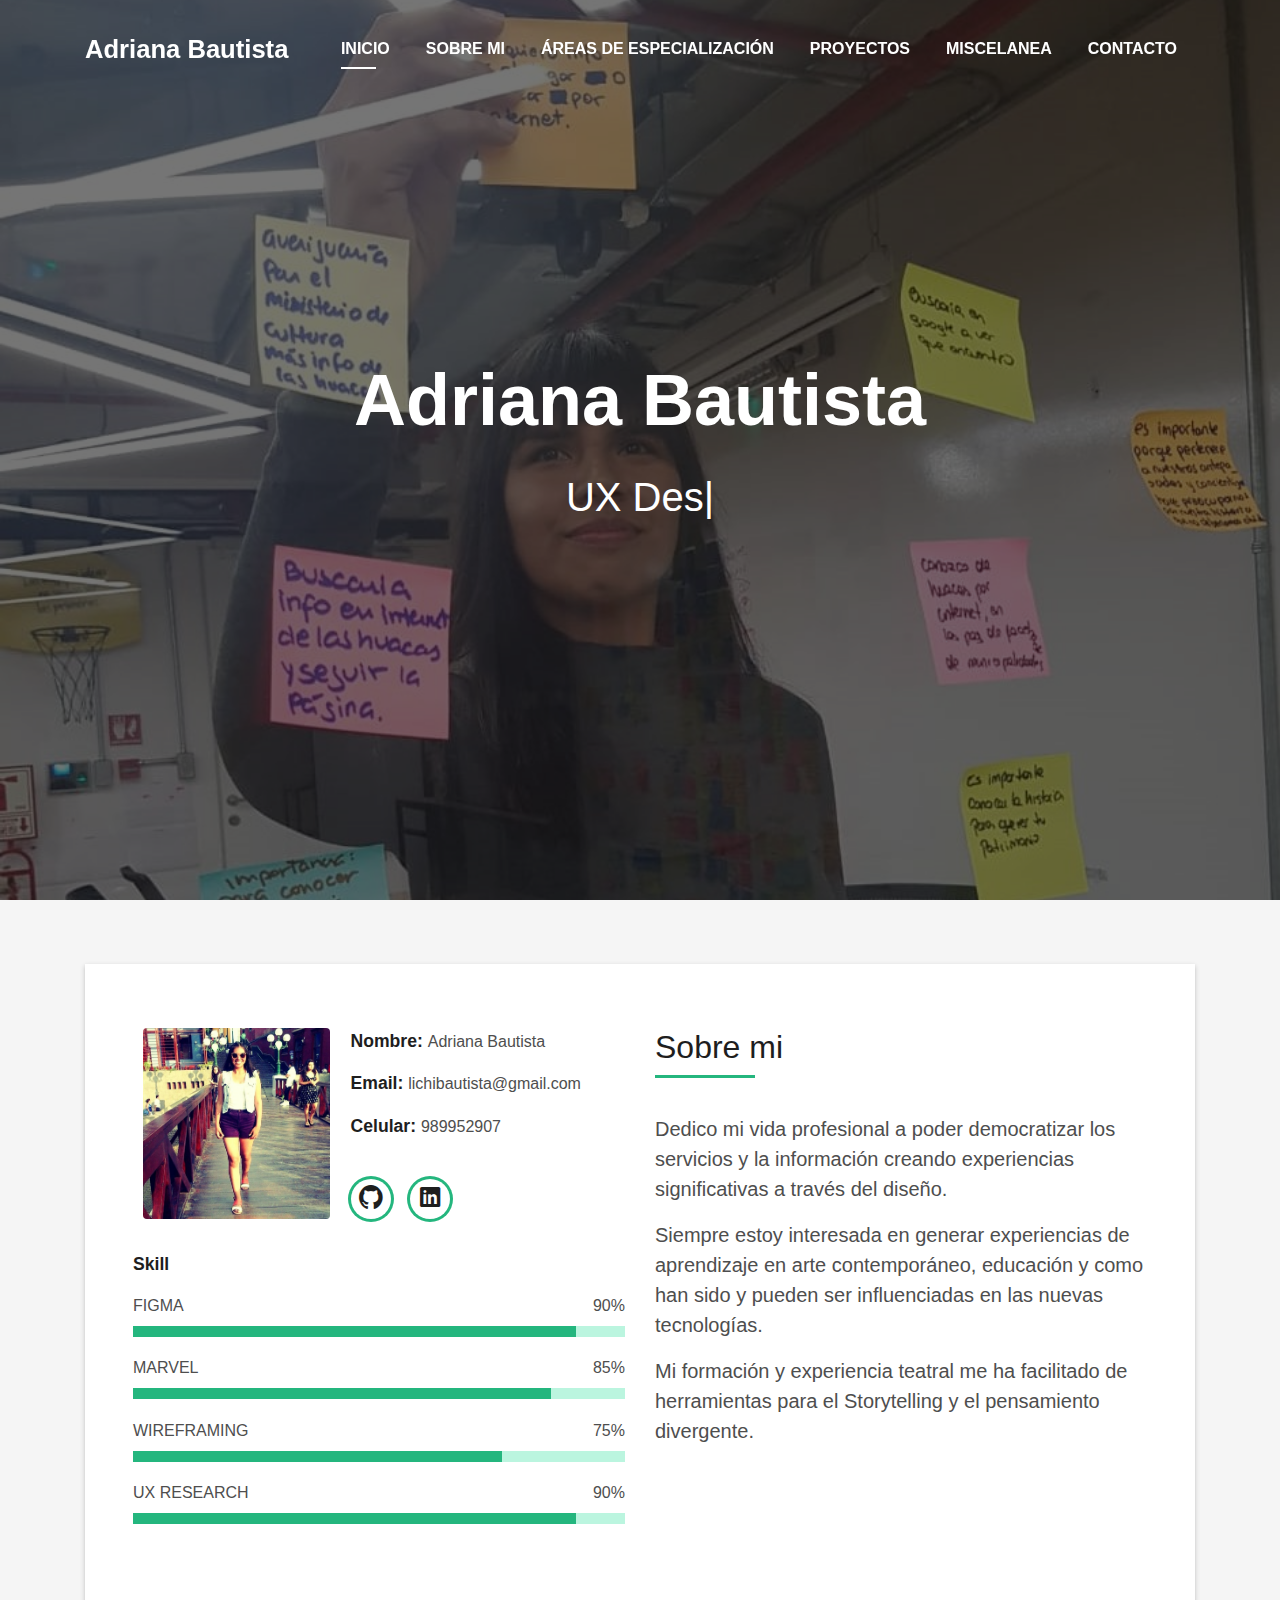
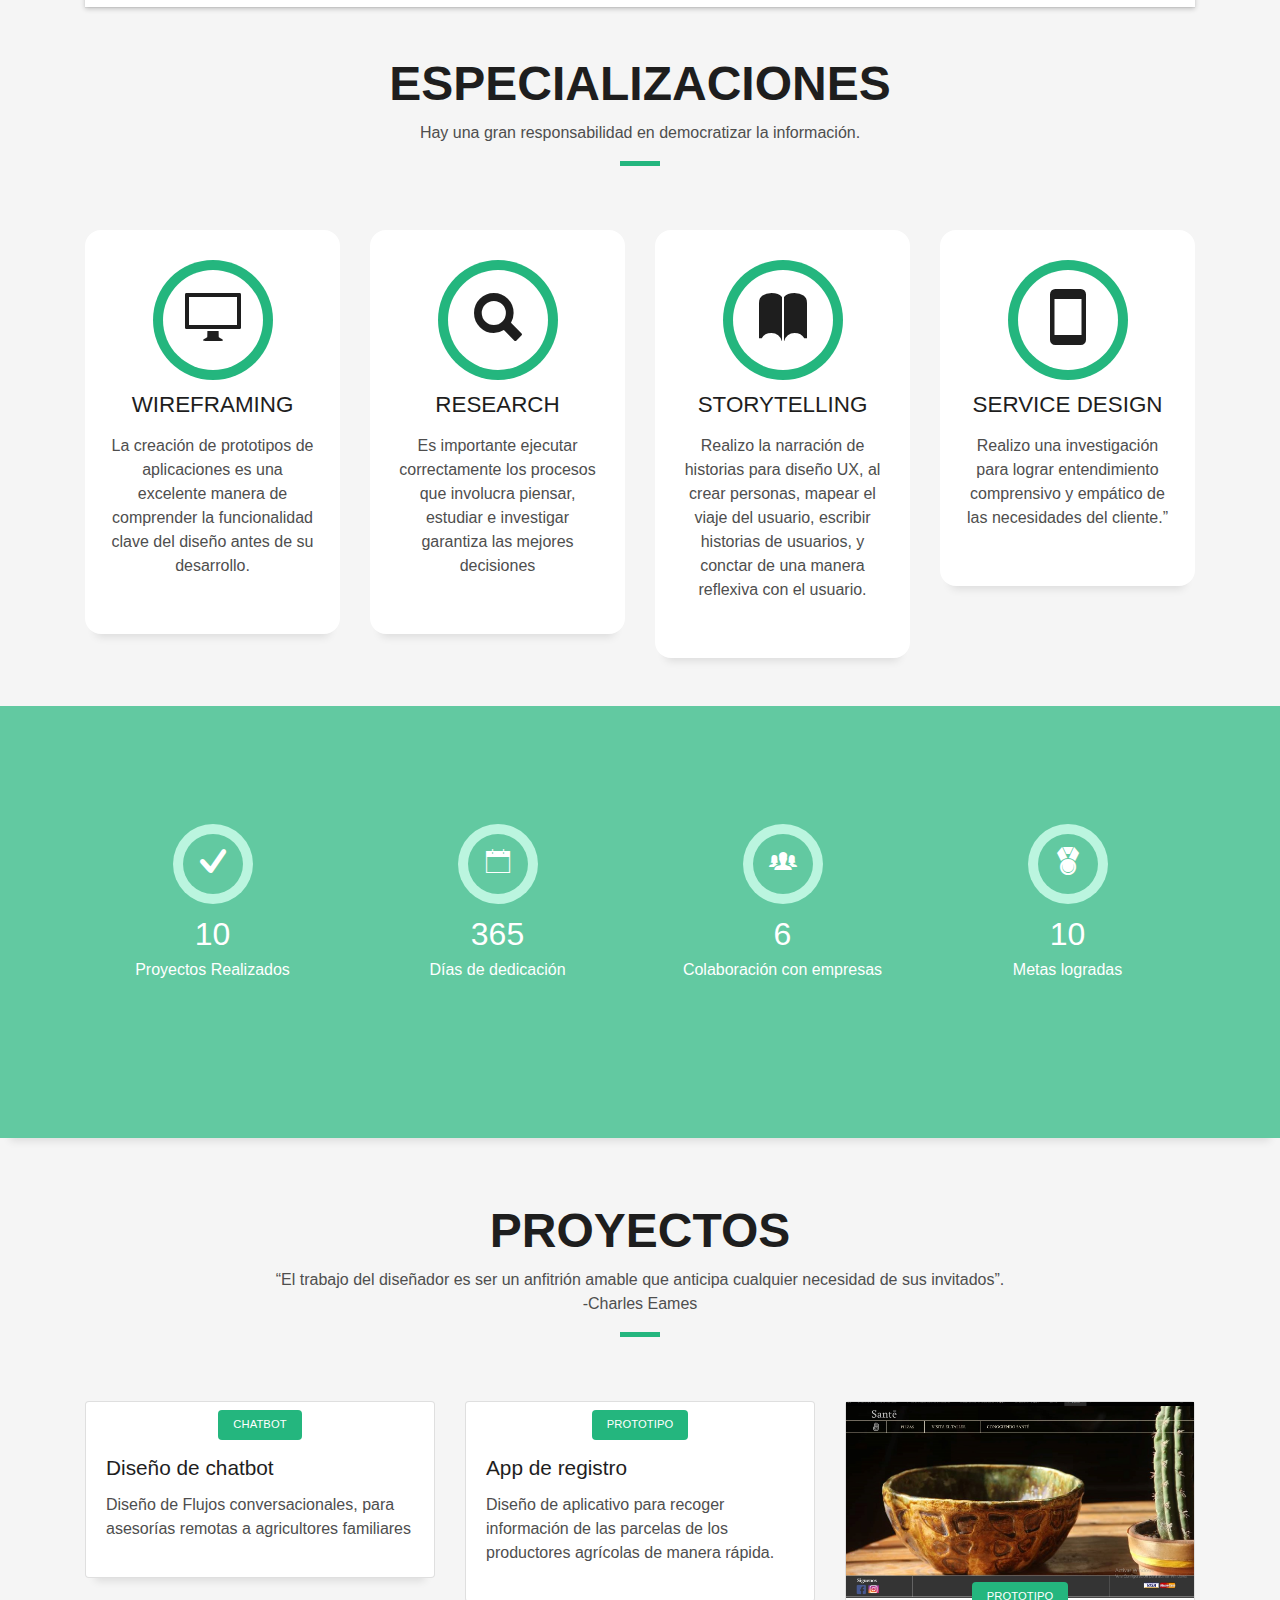
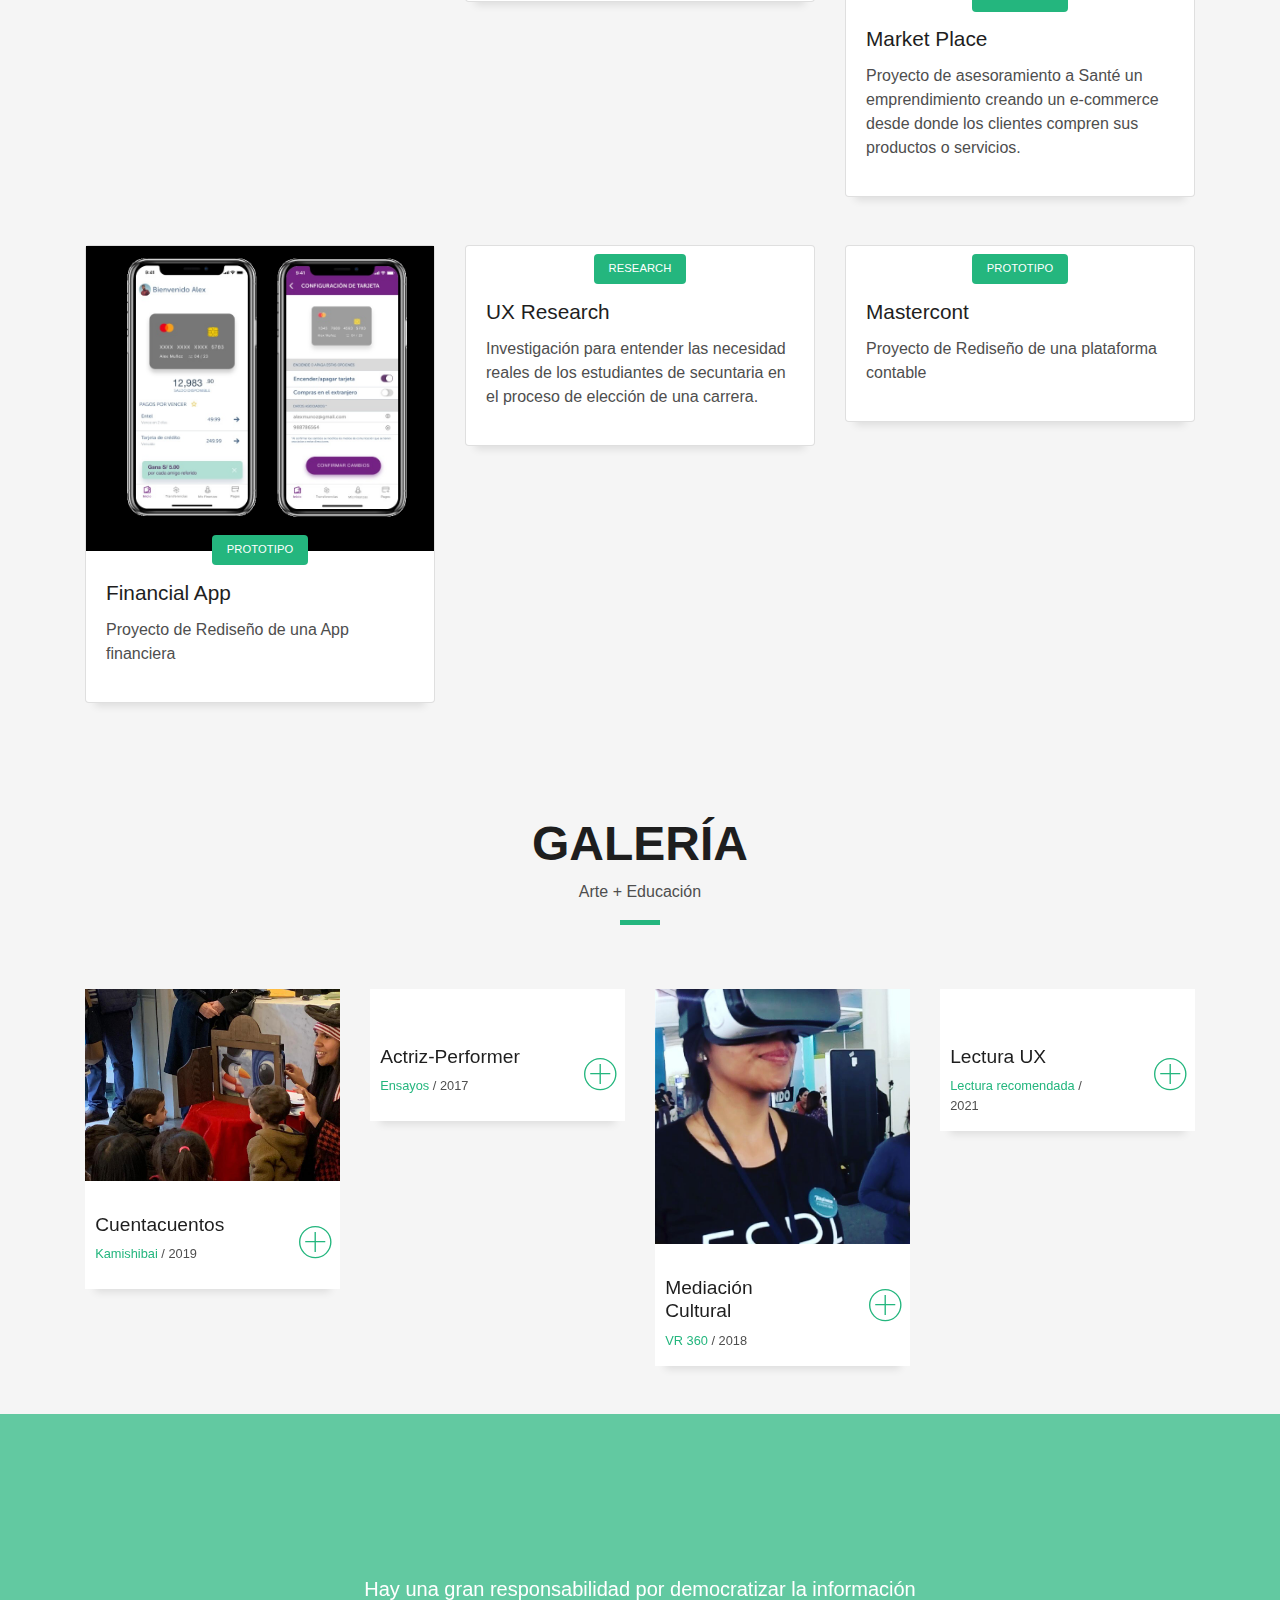
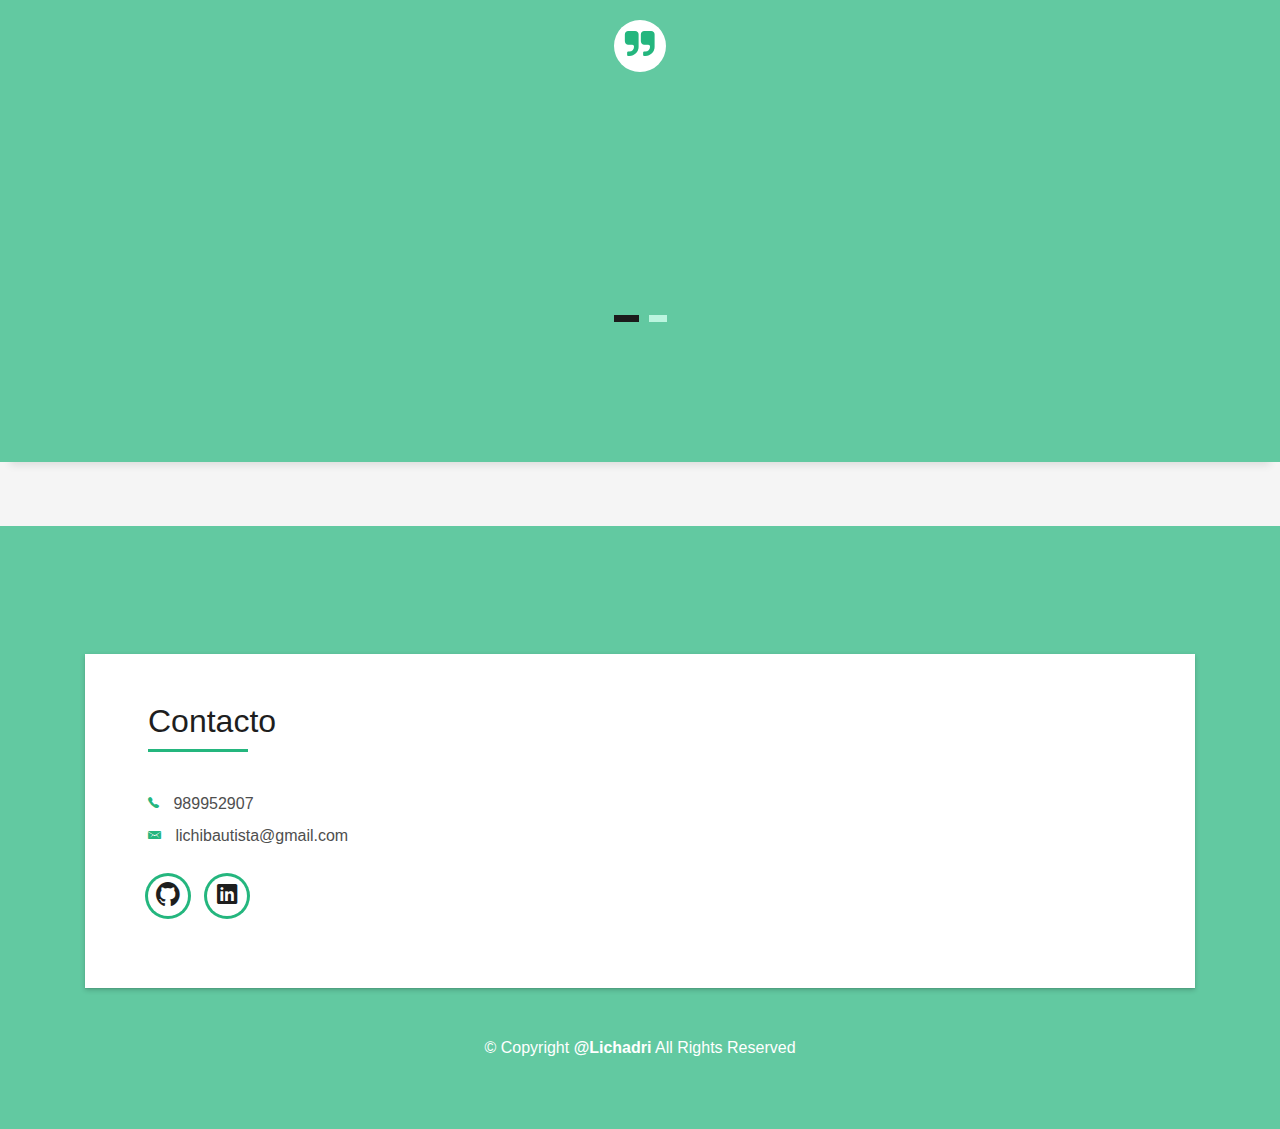
==== commit 75867de5: "landing" ====
--- a/index.html
+++ b/index.html
@@ -37,7 +37,7 @@
   <!--/ Nav Star /-->
   <nav class="navbar navbar-b navbar-trans navbar-expand-md fixed-top" id="mainNav">
     <div class="container">
-      <a class="navbar-brand js-scroll" href="#page-top">@Lichadri</a>
+      <a class="navbar-brand js-scroll" href="#page-top">Adriana Bautista</a>
       <button class="navbar-toggler collapsed" type="button" data-toggle="collapse" data-target="#navbarDefault"
         aria-controls="navbarDefault" aria-expanded="false" aria-label="Toggle navigation">
         <span></span>
@@ -47,19 +47,19 @@
       <div class="navbar-collapse collapse justify-content-end" id="navbarDefault">
         <ul class="navbar-nav">
           <li class="nav-item">
-            <a class="nav-link js-scroll active" href="#home">Home</a>
+            <a class="nav-link js-scroll active" href="#home">Inicio</a>
           </li>
           <li class="nav-item">
             <a class="nav-link js-scroll" href="#about">Sobre mi</a>
           </li>
           <li class="nav-item">
-            <a class="nav-link js-scroll" href="#service">Servicios</a>
+            <a class="nav-link js-scroll" href="#service">Áreas de especialización</a>
           </li>
           <li class="nav-item">
-            <a class="nav-link js-scroll" href="#blog">Casos de Estudio</a>
+            <a class="nav-link js-scroll" href="#blog">Proyectos</a>
           </li>
           <li class="nav-item">
-            <a class="nav-link js-scroll" href="#work">Performances</a>
+            <a class="nav-link js-scroll" href="#work">Miscelanea</a>
           </li>
           <li class="nav-item">
             <a class="nav-link js-scroll" href="#contact">Contacto</a>
@@ -145,16 +145,15 @@
                     </h5>
                   </div>
                   <p class="lead">
-                    Soy una apasionada diseñadora y dedico mi vida profesional a hacer coincidir la necesidades de las
-                    personas con lo que es tecnológicamente viable a través del diseño de experiencias.
+                    Dedico mi vida profesional a poder democratizar los servicios y la información creando
+                    experiencias significativas a través del diseño.
                   </p>
                   <p class="lead">
                     Siempre estoy interesada en generar experiencias de aprendizaje  en 
                     arte contemporáneo, educación y como han sido y pueden ser influenciadas en las nuevas tecnologías.
                   </p>
                   <p class="lead">
-                    Mi formación y experiencia teatral me ha demostrado la importancia del arte en todas sus manifestaciones
-                    fomentando el desarrollo integral de la persona la creatividad y la libre expresión. 
+                    Mi formación y experiencia teatral me ha facilitado de herramientas para el Storytelling y el pensamiento divergente.
                   </p>
                 </div>
               </div>
@@ -172,7 +171,7 @@
         <div class="col-sm-12">
           <div class="title-box text-center">
             <h3 class="title-a">
-              Services
+              Especializaciones
             </h3>
             <p class="subtitle-a">
               Hay una gran responsabilidad en democratizar la información.
@@ -182,7 +181,7 @@
         </div>
       </div>
       <div class="row">
-        <div class="col-md-4">
+        <div class="col-md-3">
           <div class="service-box">
             <div class="service-ico">
               <span class="ico-circle"><i class="ion-monitor"></i></span>
@@ -196,7 +195,7 @@
             </div>
           </div>
         </div>
-        <div class="col-md-4">
+        <div class="col-md-3">
           <div class="service-box">
             <div class="service-ico">
               <span class="ico-circle"><i class="ion-search"></i></span>
@@ -211,7 +210,7 @@
             </div>
           </div>
         </div>
-        <div class="col-md-4">
+        <div class="col-md-3">
           <div class="service-box">
             <div class="service-ico">
               <span class="ico-circle"><i class="ion-ios-book"></i></span>
@@ -227,21 +226,19 @@
             </div>
           </div>
         </div>
-        <!-- <div class="col-md-4">
+        <div class="col-md-3">
           <div class="service-box">
             <div class="service-ico">
               <span class="ico-circle"><i class="ion-android-phone-portrait"></i></span>
             </div>
             <div class="service-content">
-              <h2 class="s-title">Responsive Design</h2>
+              <h2 class="s-title">Service Design</h2>
               <p class="s-description text-center">
-                Lorem ipsum dolor sit amet consectetur adipisicing elit. Magni adipisci eaque autem fugiat! Quia,
-                provident vitae! Magni
-                tempora perferendis eum non provident.
-              </p>
-            </div>
-          </div>
-        </div> -->
+                Realizo una investigación para lograr entendimiento comprensivo y empático de las necesidades del cliente.”
+              </p>
+            </div>
+          </div>
+        </div>
         <!-- <div class="col-md-4">
           <div class="service-box">
             <div class="service-ico">
@@ -274,7 +271,7 @@
               <span class="ico-circle"><i class="ion-checkmark-round"></i></span>
             </div>
             <div class="counter-num">
-              <p class="counter">5</p>
+              <p class="counter">10</p>
               <span class="counter-text">Proyectos Realizados</span>
             </div>
           </div>
@@ -282,11 +279,11 @@
         <div class="col-sm-3 col-lg-3">
           <div class="counter-box pt-4 pt-md-0">
             <div class="counter-ico">
-              <span class="ico-circle"><i class="ion-ios-calendar-outline"></i></span>
+              <span class="ico-circle"><i class="ion-ios-calendar-outline"></i></span>   
             </div>
             <div class="counter-num">
-              <p class="counter">6</p>
-              <span class="counter-text">Meses de bootcamp</span>
+              <p class="counter">365</p>
+              <span class="counter-text">Días de dedicación</span>
             </div>
           </div>
         </div>
@@ -296,7 +293,7 @@
               <span class="ico-circle"><i class="ion-ios-people"></i></span>
             </div>
             <div class="counter-num">
-              <p class="counter">4</p>
+              <p class="counter">6</p>
               <span class="counter-text">Colaboración con empresas</span>
             </div>
           </div>
@@ -307,7 +304,7 @@
               <span class="ico-circle"><i class="ion-ribbon-a"></i></span>
             </div>
             <div class="counter-num">
-              <p class="counter">4</p>
+              <p class="counter">10</p>
               <span class="counter-text">Metas logradas</span>
             </div>
           </div>
@@ -323,7 +320,7 @@
         <div class="col-sm-12">
           <div class="title-box text-center">
             <h3 class="title-a">
-              Casos de Estudio
+             Proyectos
             </h3>
             <p class="subtitle-a">
               “El trabajo del diseñador es ser un anfitrión amable que anticipa cualquier necesidad de sus invitados”. 
@@ -334,10 +331,30 @@
         </div>
       </div>
       <div class="row">
+
         <div class="col-md-4">
           <div class="card card-blog">
             <div class="card-img">
-              <a href="blog-single.html"><img src="img/post-1.jpg" alt="" class="img-fluid"></a>
+              <a href="proyectos.html#chatbot"><img src="img/chatbot.png" alt="" class="img-fluid"></a>
+            </div>
+            <div class="card-body">
+              <div class="card-category-box">
+                <div class="card-category">
+                  <h6 class="category">ChatBot</h6>
+                </div>
+              </div>
+              <h3 class="card-title"><a href="proyectos.html#chatbot">Diseño de chatbot</a></h3>
+              <p class="card-description">
+               Diseño de Flujos conversacionales, para asesorías remotas a agricultores familiares
+              </p>
+            </div>
+          </div>
+        </div>
+
+        <div class="col-md-4">
+          <div class="card card-blog">
+            <div class="card-img">
+              <a href="proyectos.html#app"><img src="img/post-4.png" alt="" class="img-fluid"></a>
             </div>
             <div class="card-body">
               <div class="card-category-box">
@@ -345,29 +362,19 @@
                   <h6 class="category">Prototipo</h6>
                 </div>
               </div>
-              <h3 class="card-title"><a href="blog-single.html">Market Place</a></h3>
+              <h3 class="card-title"><a href="proyectos.html#app">App de registro</a></h3>
               <p class="card-description">
-                Proyecto de asesoramiento   a Santé un emprendimiento creando un e-commerce desde 
-                donde los clientes compren sus productos o servicios.
-              </p>
-            </div>
-            <div class="card-footer">
-              <div class="post-author">
-                <a href="#">
-                  <img src="img/testimonial-2.jpg" alt="" class="avatar rounded-circle">
-                  <span class="author">Adriana Bautista</span>
-                </a>
-              </div>
-              <div class="post-date">
-                <span class="ion-ios-clock-outline"></span> 2 meses
-              </div>
-            </div>
-          </div>
-        </div>
+               Diseño de aplicativo para recoger información de las parcelas de los productores agrícolas de manera rápida.
+
+              </p>
+            </div>
+          </div>
+        </div>
+        
         <div class="col-md-4">
           <div class="card card-blog">
             <div class="card-img">
-              <a href="blog-single.html#banqui"><img src="img/post-2.jpg" alt="" class="img-fluid"></a>
+              <a href="proyectos.html"><img src="img/post-1.jpg" alt="" class="img-fluid"></a>
             </div>
             <div class="card-body">
               <div class="card-category-box">
@@ -375,55 +382,75 @@
                   <h6 class="category">Prototipo</h6>
                 </div>
               </div>
-              <h3 class="card-title"><a href="blog-single.html">Financial App</a></h3>
+              <h3 class="card-title"><a href="proyectos.html#sante">Market Place</a></h3>
+              <p class="card-description">
+                Proyecto de asesoramiento   a Santé un emprendimiento creando un e-commerce desde 
+                donde los clientes compren sus productos o servicios.
+              </p>
+            </div>
+          </div>
+        </div>
+
+        <div class="col-md-4">
+          <div class="card card-blog">
+            <div class="card-img">
+              <a href="proyectos.html#banqui"><img src="img/post-2.jpg" alt="" class="img-fluid"></a>
+            </div>
+            <div class="card-body">
+              <div class="card-category-box">
+                <div class="card-category">
+                  <h6 class="category">Prototipo</h6>
+                </div>
+              </div>
+              <h3 class="card-title"><a href="proyectos.html#banqui">Financial App</a></h3>
               <p class="card-description">
                 Proyecto de Rediseño de una App financiera
               </p>
             </div>
-            <div class="card-footer">
-              <div class="post-author">
-                <a href="#">
-                  <img src="img/testimonial-2.jpg" alt="" class="avatar rounded-circle">
-                  <span class="author">Adriana Bautista</span>
-                </a>
-              </div>
-              <div class="post-date">
-                <span class="ion-ios-clock-outline"></span> 10 min
-              </div>
-            </div>
-          </div>
-        </div>
+          </div>
+        </div>
+
         <div class="col-md-4">
-          <!-- <div class="card card-blog">
+          <div class="card card-blog">
             <div class="card-img">
-              <a href="blog-single.html"><img src="img/post-3.jpg" alt="" class="img-fluid"></a>
-            </div> -->
-            <!-- <div class="card-body">
+              <a href="proyectos.html#queestudiar"><img src="img/post-3.png" alt="" class="img-fluid"></a>
+            </div>
+            <div class="card-body">
               <div class="card-category-box">
                 <div class="card-category">
-                  <h6 class="category">Web Design</h6>
-                </div>
-              </div> -->
-              <!-- <h3 class="card-title"><a href="blog-single.html">See more ideas about Travel</a></h3>
+                  <h6 class="category">Research</h6>
+                </div>
+              </div>
+              <h3 class="card-title"><a href="proyectos.html#queestudiar">UX Research</a></h3>
               <p class="card-description">
-                Proin eget tortor risus. Pellentesque in ipsum id orci porta dapibus. Praesent sapien massa, convallis
-                a pellentesque nec,
-                egestas non nisi.
-              </p>
-            </div>
-            <div class="card-footer">
-              <div class="post-author">
-                <a href="#">
-                  <img src="img/testimonial-2.jpg" alt="" class="avatar rounded-circle">
-                  <span class="author">Adriana Bautista</span>
-                </a>
-              </div>
-              <div class="post-date">
-                <span class="ion-ios-clock-outline"></span> 10 min
-              </div>
-            </div> -->
-          </div>
-        </div>
+                  Investigación para entender las necesidad reales de los estudiantes de secuntaria en el
+                  proceso de elección de una carrera.
+              </p>
+            </div>
+         
+          </div>
+        </div>
+        <div class="col-md-4">
+          <div class="card card-blog">
+            <div class="card-img">
+              <a href="proyectos.html#mastercont"><img src="img/mastercont.gif" alt="" class="img-fluid"></a>
+            </div>
+            <div class="card-body">
+              <div class="card-category-box">
+                <div class="card-category">
+                  <h6 class="category">Prototipo</h6>
+                </div>
+              </div>
+              <h3 class="card-title"><a href="proyectos.html#mastercont">Mastercont</a></h3>
+              <p class="card-description">
+                Proyecto de Rediseño de una plataforma contable
+              </p>
+            </div>
+          </div>
+        </div>
+
+
+        
       </div>
     </div>
   </section>
@@ -446,7 +473,7 @@
         </div>
       </div>
       <div class="row">
-        <div class="col-md-4">
+        <div class="col-md-3">
           <div class="work-box">
             <a href="img/work-1.jpg" data-lightbox="gallery-mf">
               <div class="work-img">
@@ -470,11 +497,11 @@
             </a>
           </div>
         </div>
-        <div class="col-md-4">
+        <div class="col-md-3">
           <div class="work-box">
-            <a href="img/work-2.jpg" data-lightbox="gallery-mf">
+            <a href="img/work-2.png" data-lightbox="gallery-mf">
               <div class="work-img">
-                <img src="img/work-2.jpg" alt="" class="img-fluid">
+                <img src="img/work-2.png" alt="" class="img-fluid">
               </div>
               <div class="work-content">
                 <div class="row">
@@ -494,7 +521,7 @@
             </a>
           </div>
         </div>
-        <div class="col-md-4">
+        <div class="col-md-3">
           <div class="work-box">
             <a href="img/work-3.jpg" data-lightbox="gallery-mf">
               <div class="work-img">
@@ -506,6 +533,31 @@
                     <h2 class="w-title">Mediación Cultural</h2>
                     <div class="w-more">
                       <span class="w-ctegory">VR 360</span> / <span class="w-date">2018</span>
+                    </div>
+                  </div>
+                  <div class="col-sm-4">
+                    <div class="w-like">
+                      <span class="ion-ios-plus-outline"></span>
+                    </div>
+                  </div>
+                </div>
+              </div>
+            </a>
+          </div>
+        </div>
+
+        <div class="col-md-3">
+          <div class="work-box">
+            <a href="img/work-3.jpg" data-lightbox="gallery-mf">
+              <div class="work-img">
+                <img src="img/work-4.jpeg" alt="" class="img-fluid">
+              </div>
+              <div class="work-content">
+                <div class="row">
+                  <div class="col-sm-8">
+                    <h2 class="w-title">Lectura UX</h2>
+                    <div class="w-more">
+                      <span class="w-ctegory">Lectura recomendada</span> / <span class="w-date">2021</span>
                     </div>
                   </div>
                   <div class="col-sm-4">
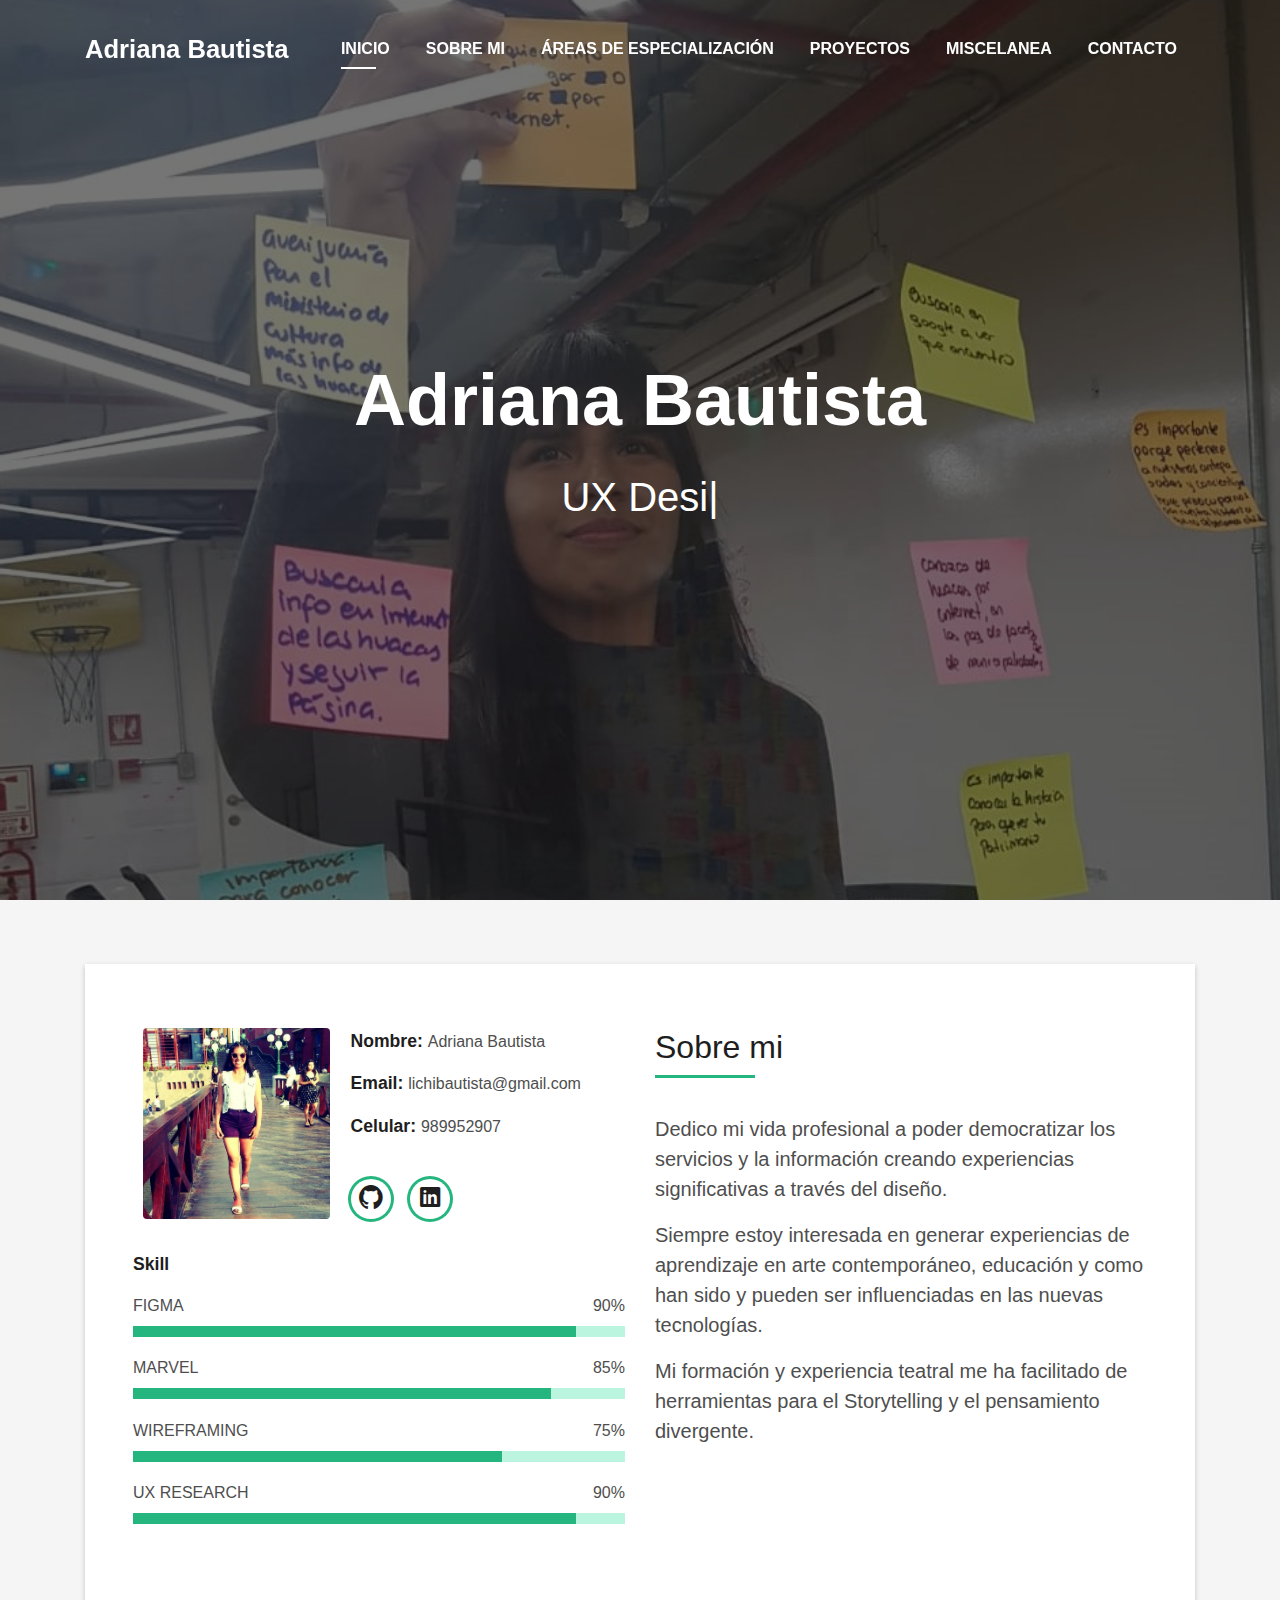
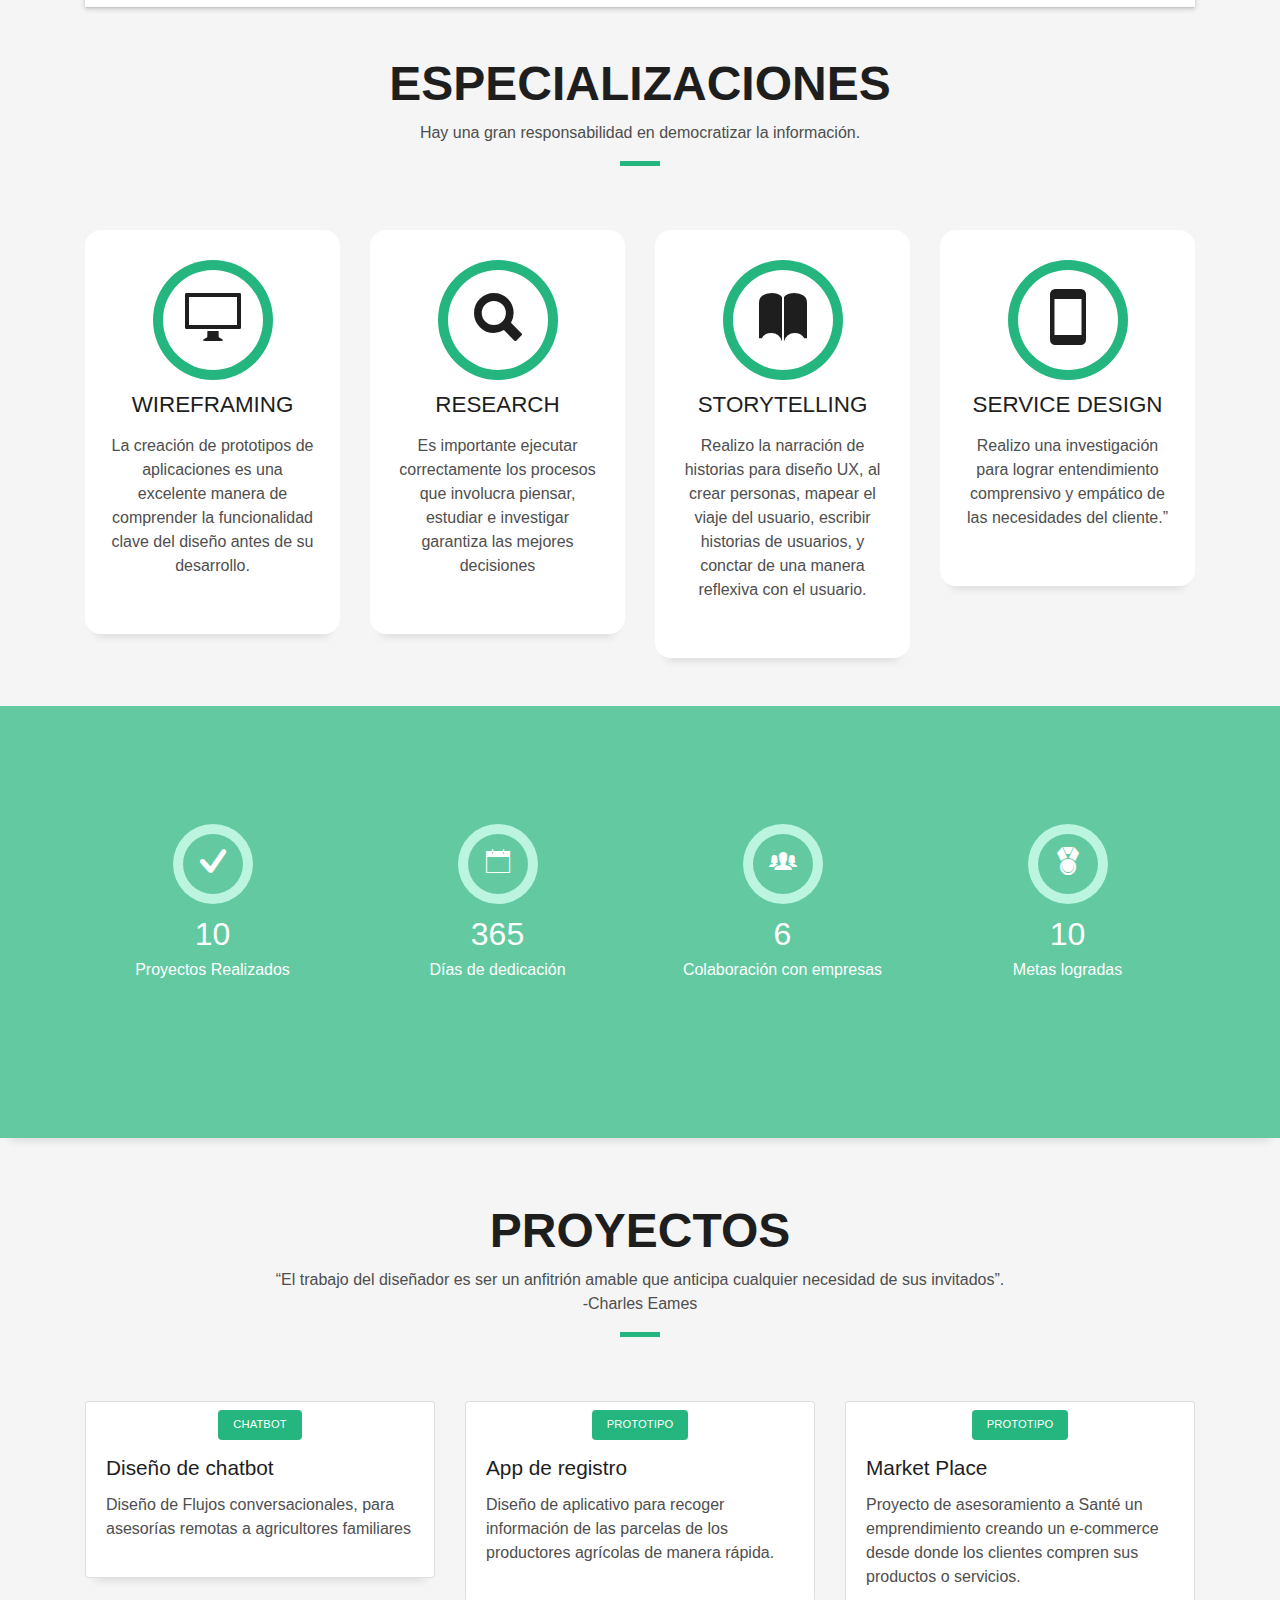
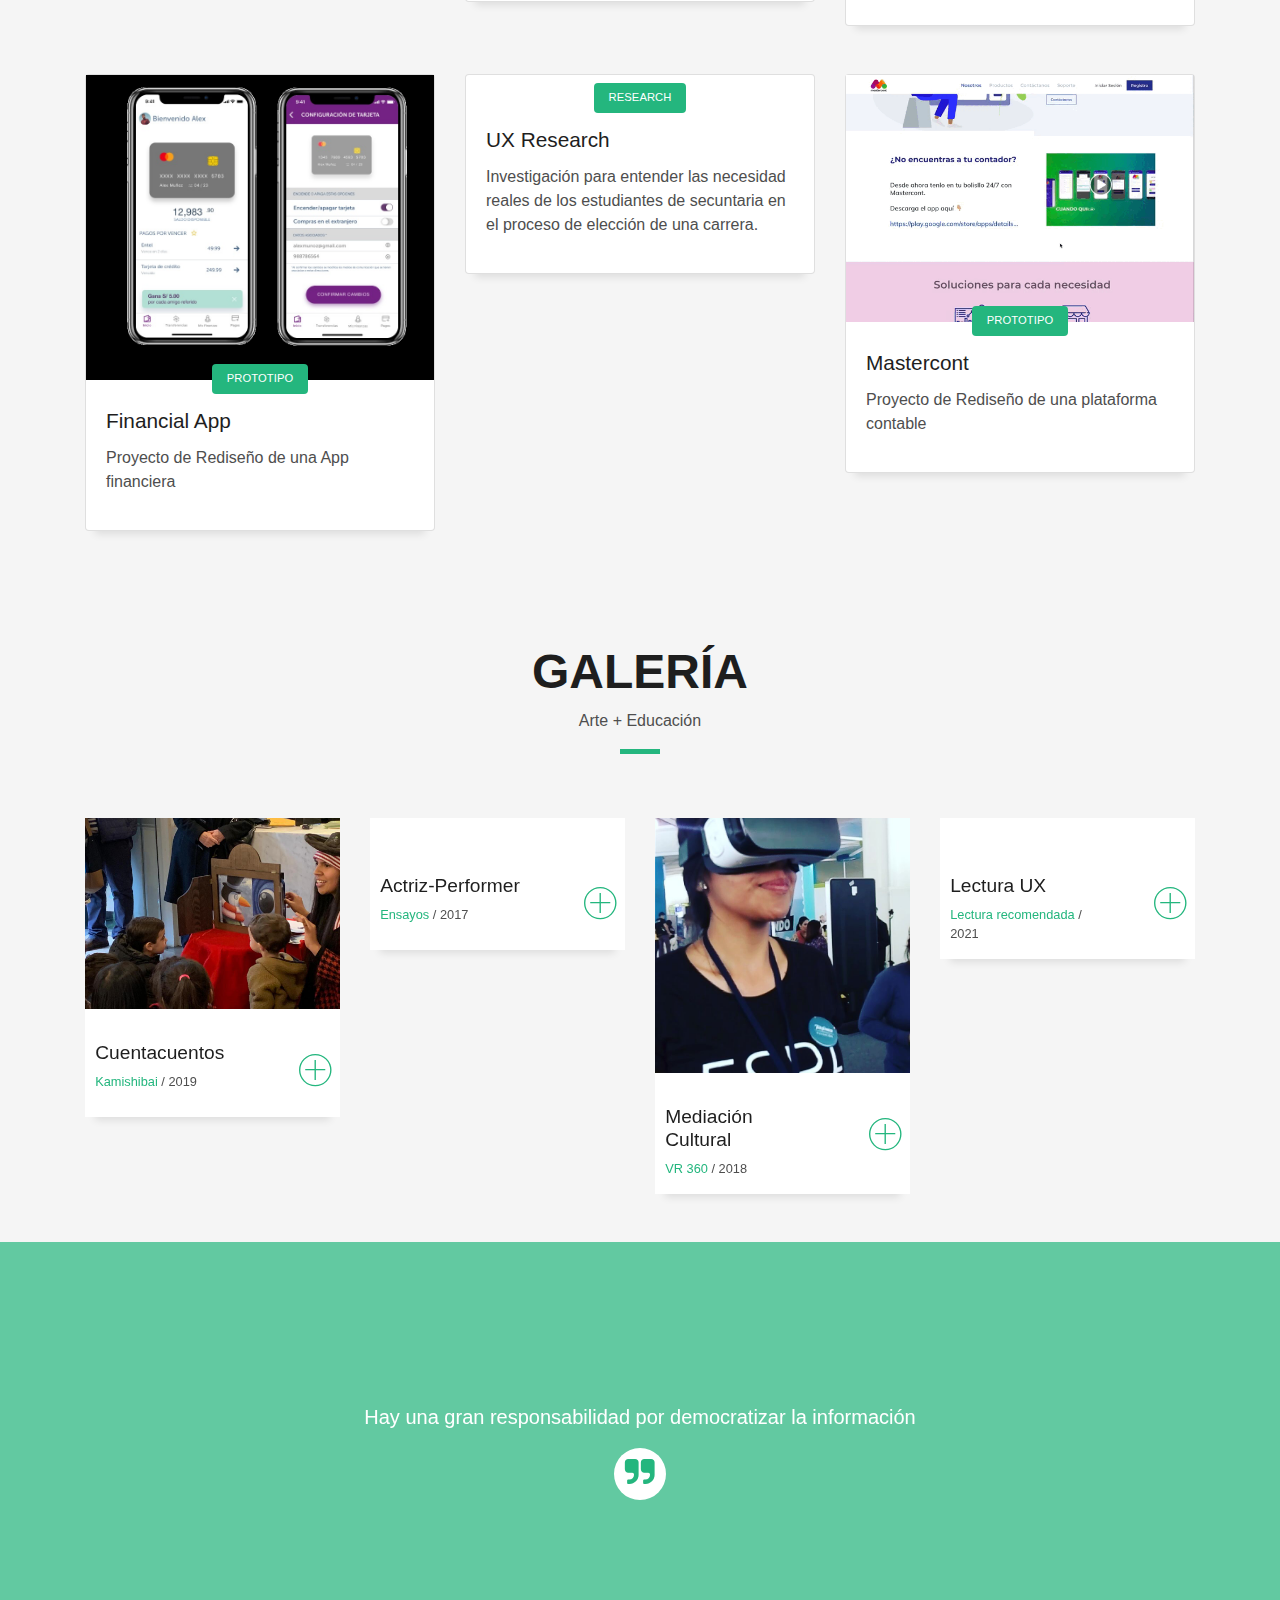
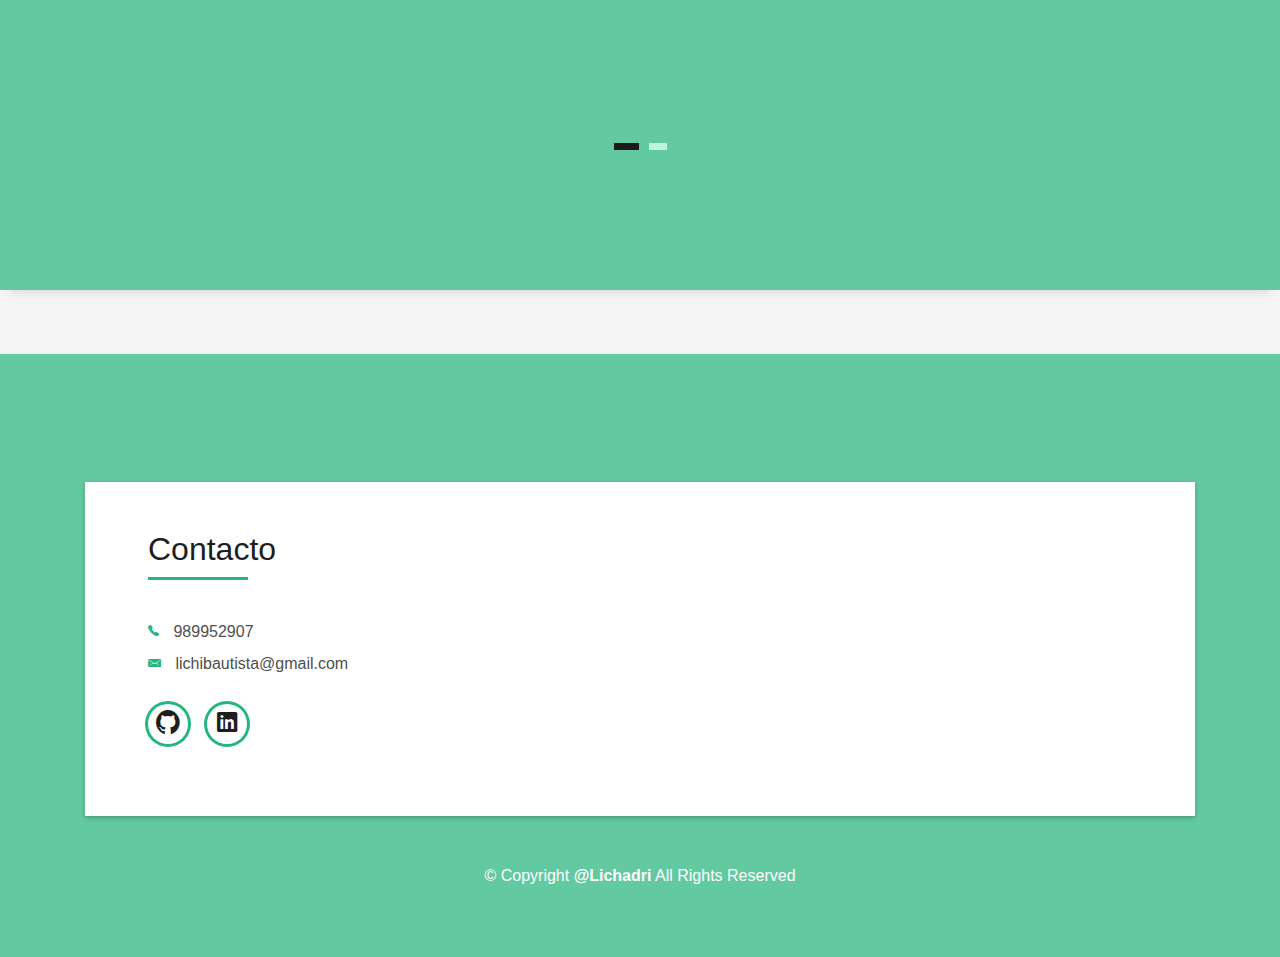
==== commit 6f1afcb6: "Update index.html" ====
--- a/index.html
+++ b/index.html
@@ -354,7 +354,7 @@
         <div class="col-md-4">
           <div class="card card-blog">
             <div class="card-img">
-              <a href="proyectos.html#app"><img src="img/post-4.png" alt="" class="img-fluid"></a>
+              <a href="proyectos.html#app"><img src="img/app.gif" alt="" class="img-fluid"></a>
             </div>
             <div class="card-body">
               <div class="card-category-box">
@@ -374,7 +374,7 @@
         <div class="col-md-4">
           <div class="card card-blog">
             <div class="card-img">
-              <a href="proyectos.html"><img src="img/post-1.jpg" alt="" class="img-fluid"></a>
+              <a href="proyectos.html#sante"><img src="img/sante.gif" alt="" class="img-fluid"></a>
             </div>
             <div class="card-body">
               <div class="card-category-box">
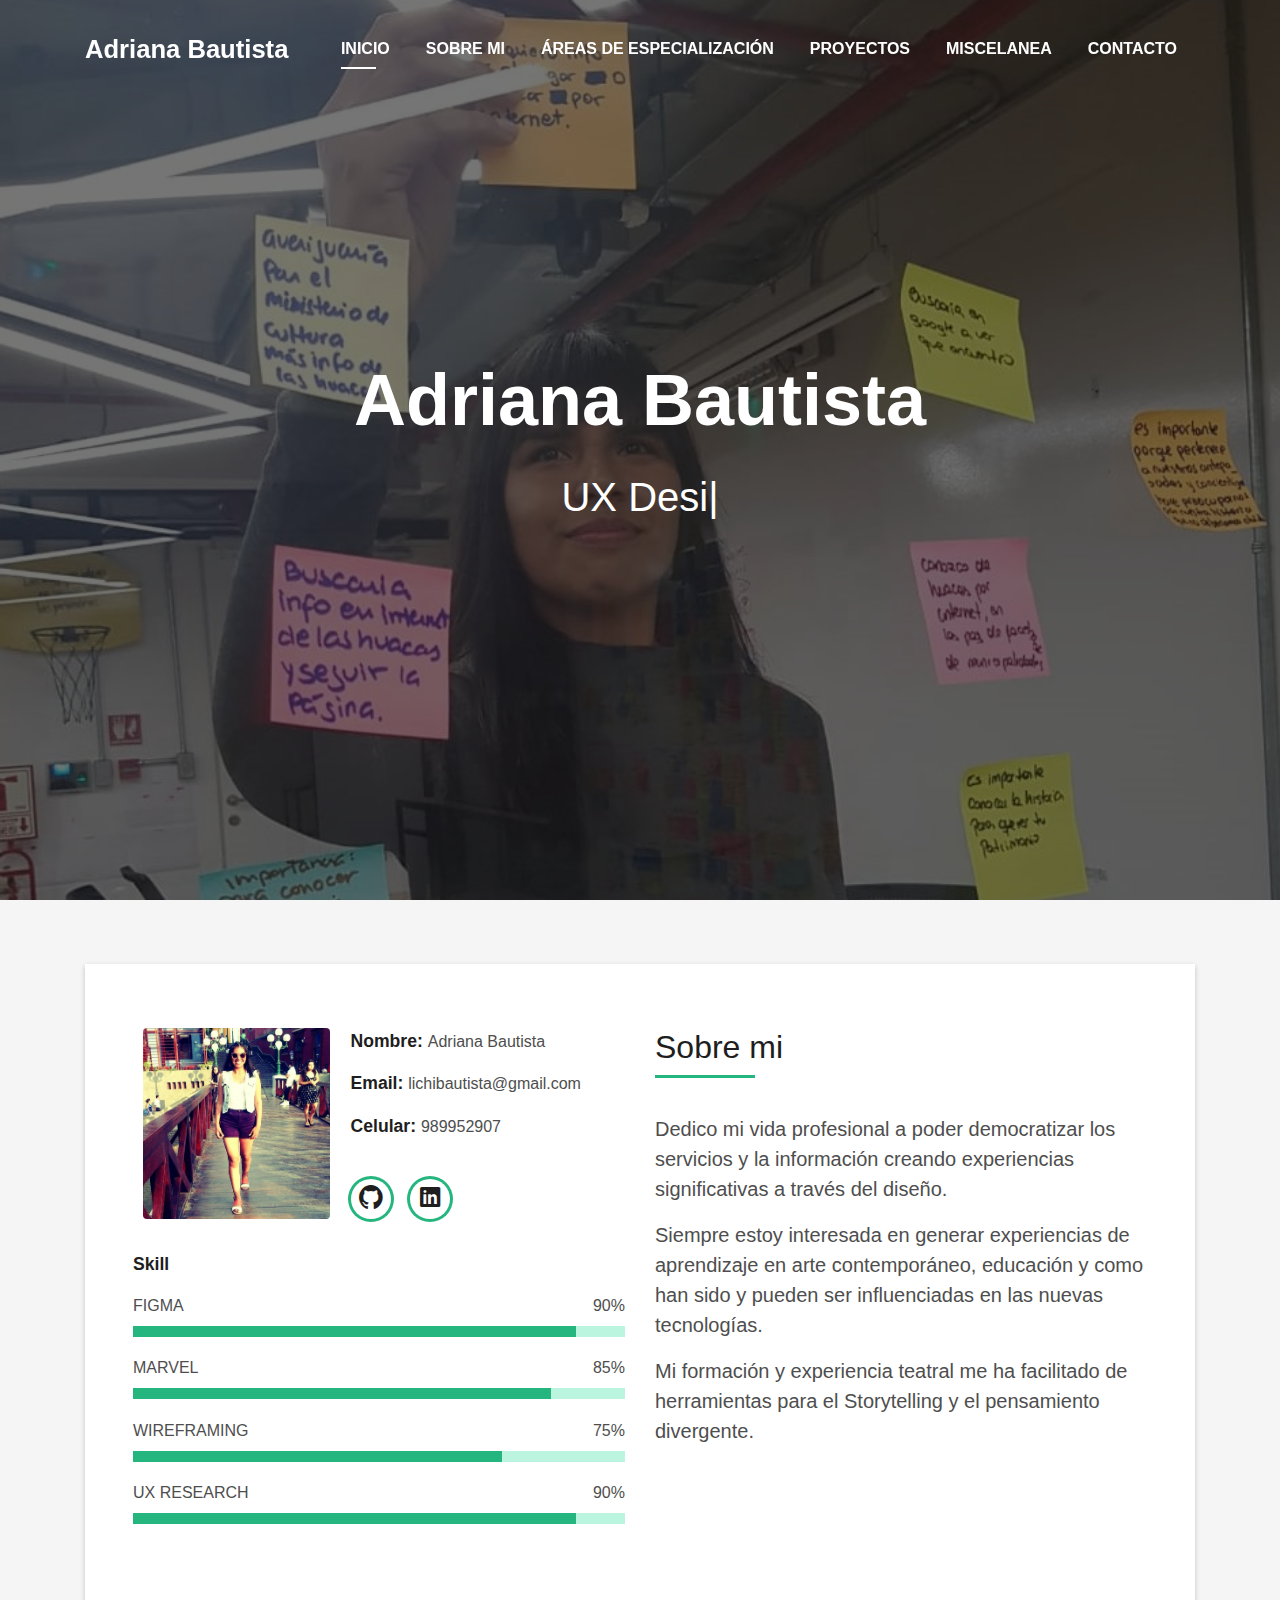
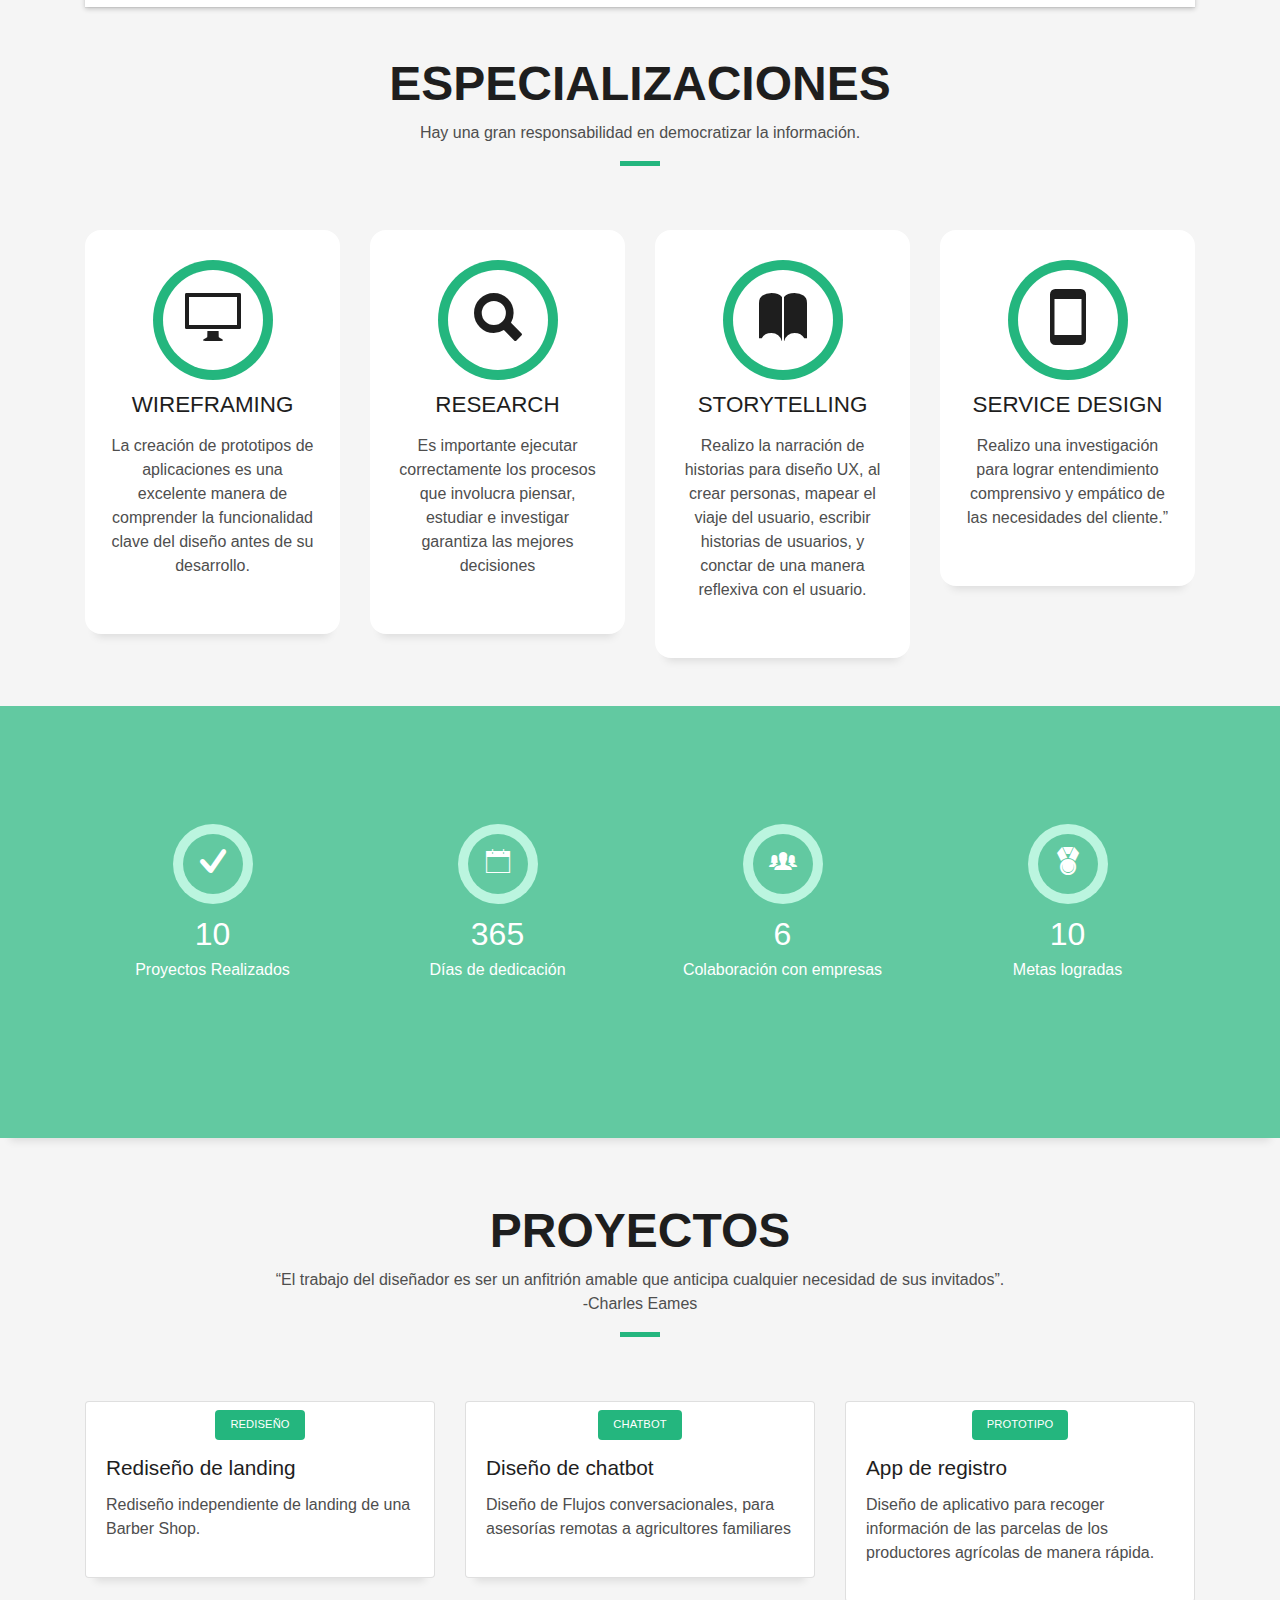
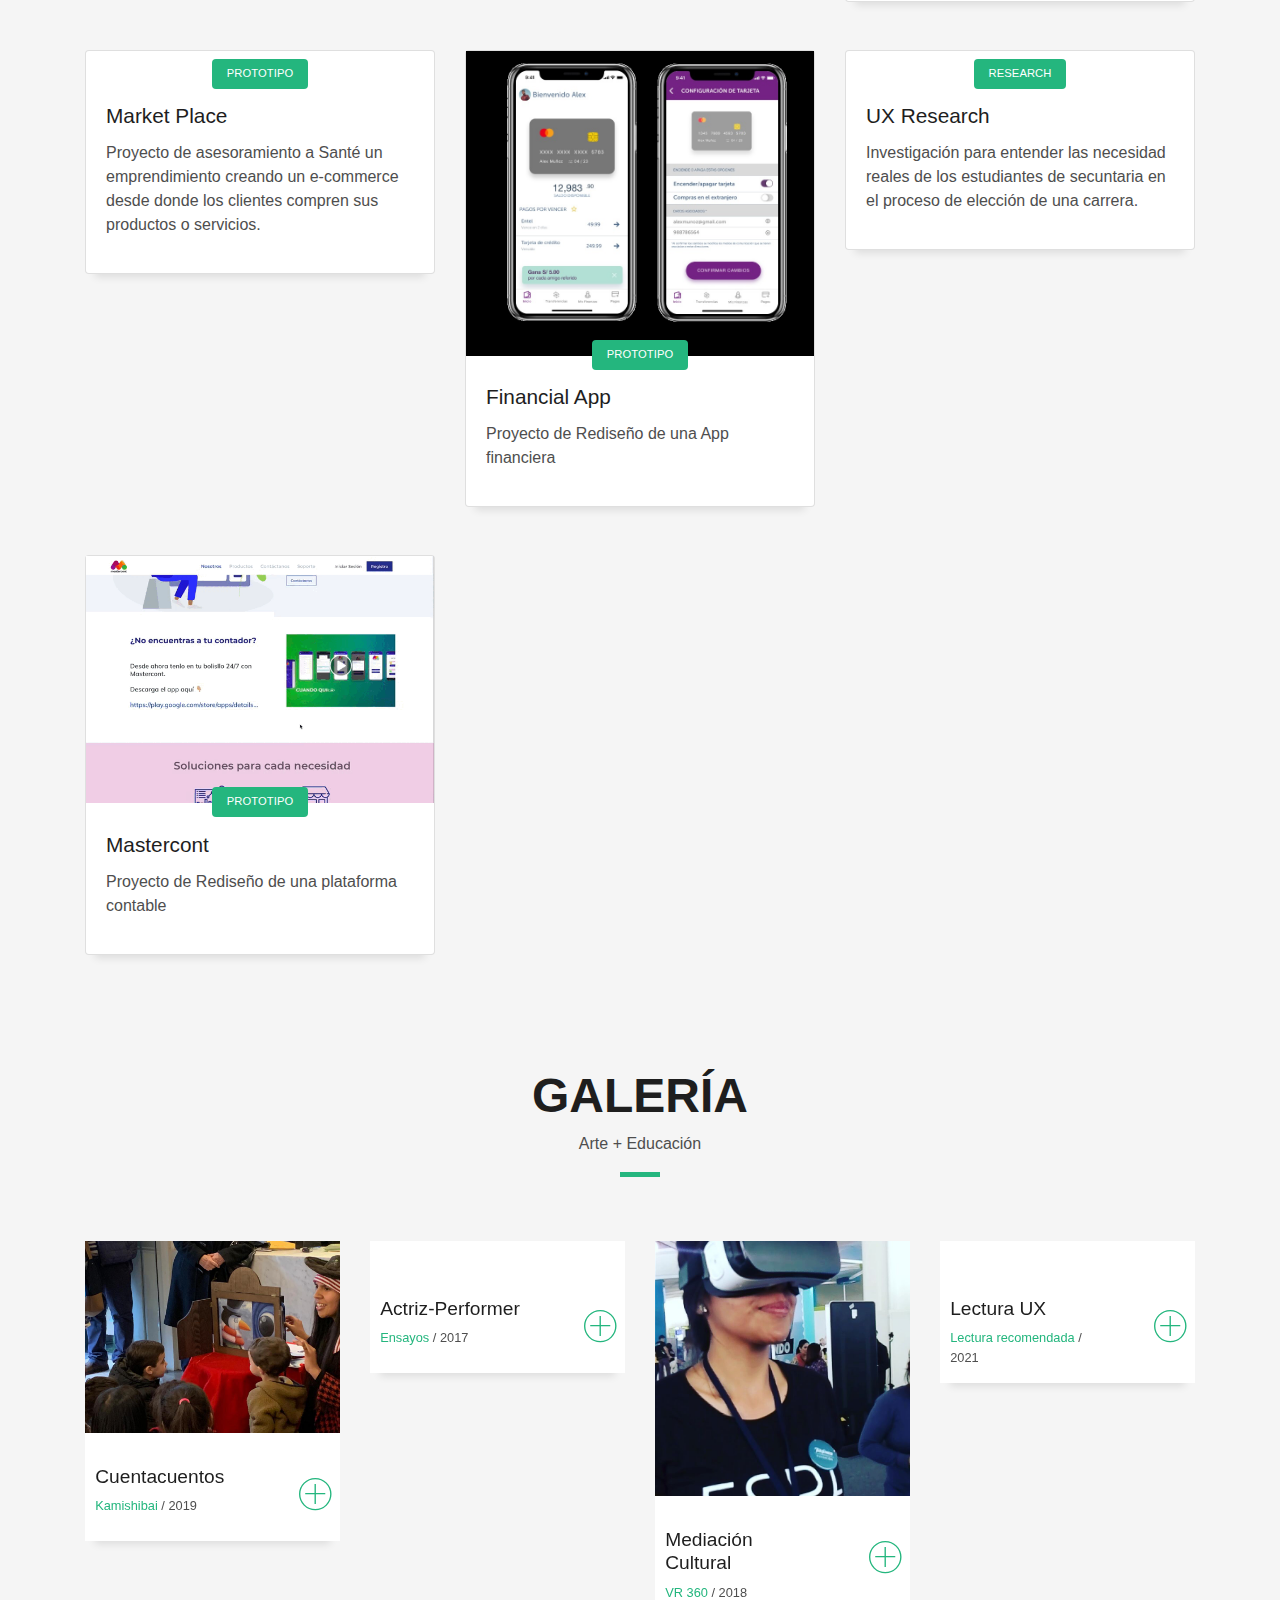
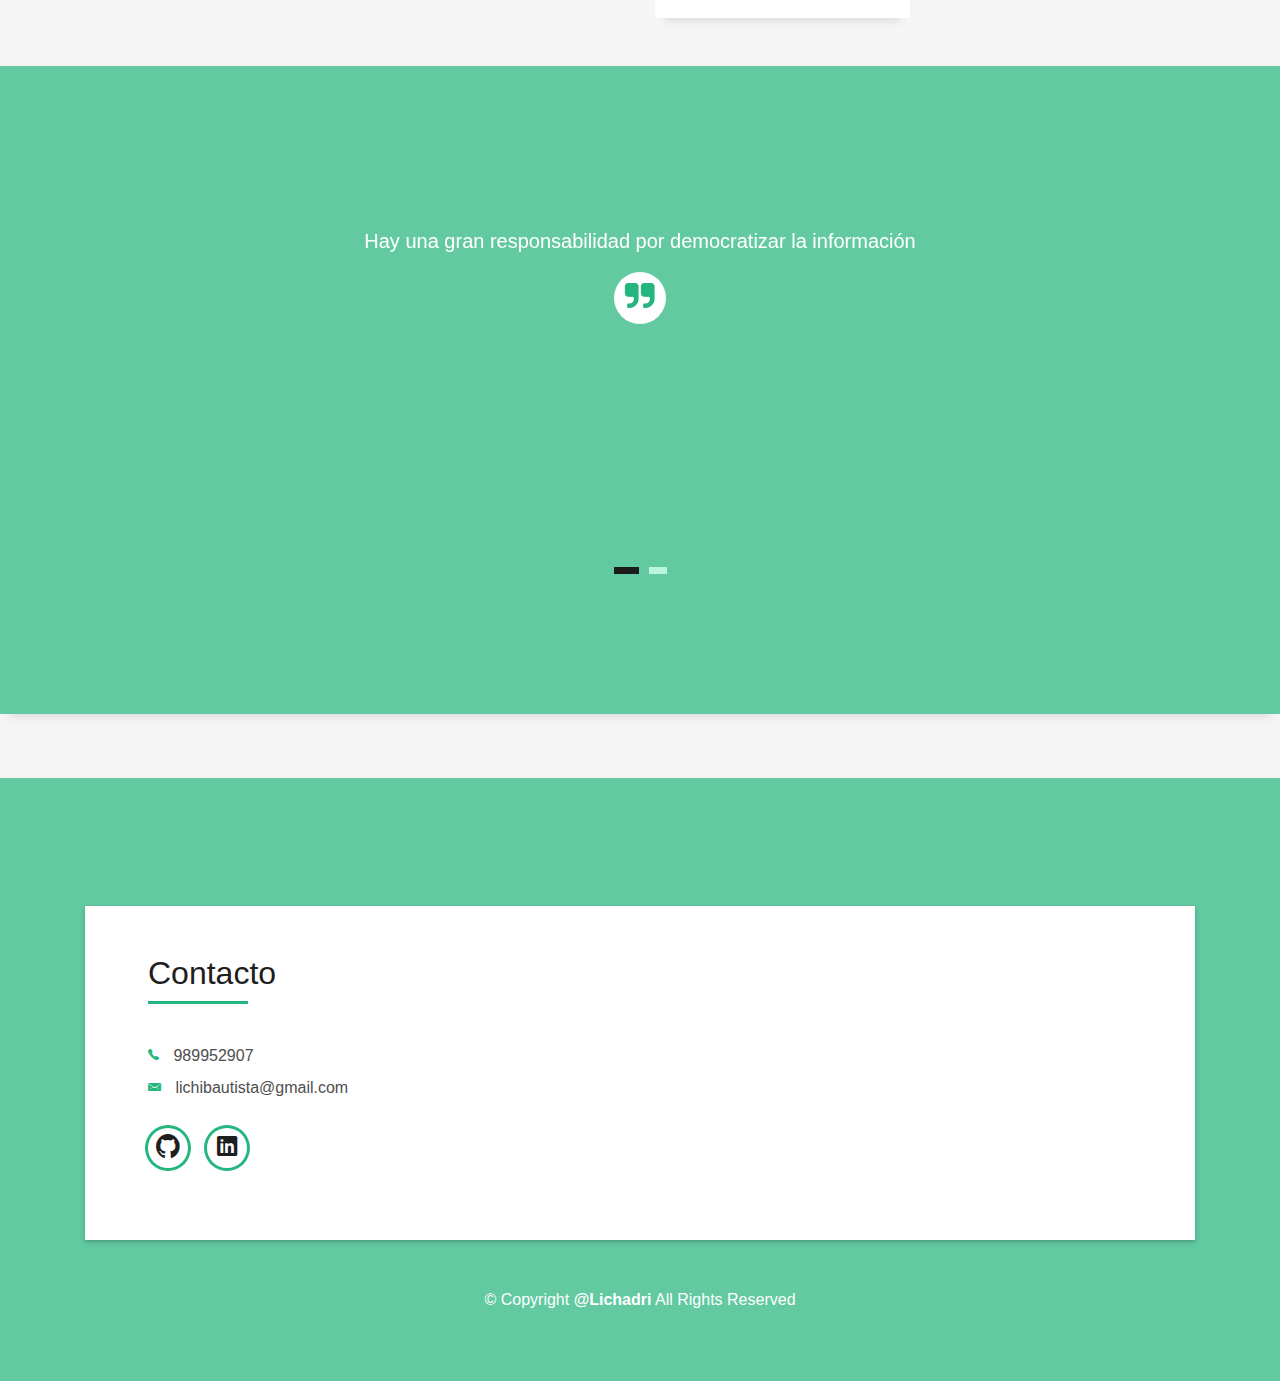
==== commit 90ea9c1e: "Update index.html" ====
--- a/index.html
+++ b/index.html
@@ -335,6 +335,26 @@
         <div class="col-md-4">
           <div class="card card-blog">
             <div class="card-img">
+              <a href="proyectos.html#barber"><img src="https://github.com/Lichadri/Portafolio/assets/51204770/b7cf1fc7-1f05-4528-a522-22e38f8e89a6" alt="" class="img-fluid"></a>
+            </div>
+            <div class="card-body">
+              <div class="card-category-box">
+                <div class="card-category">
+                  <h6 class="category">Rediseño</h6>
+                </div>
+              </div>
+              <h3 class="card-title"><a href="proyectos.html#barber">Rediseño de landing</a></h3>
+              <p class="card-description">
+               Rediseño independiente de landing de una Barber Shop.
+              </p>
+            </div>
+          </div>
+        </div>
+
+
+        <div class="col-md-4">
+          <div class="card card-blog">
+            <div class="card-img">
               <a href="proyectos.html#chatbot"><img src="img/chatbot.png" alt="" class="img-fluid"></a>
             </div>
             <div class="card-body">
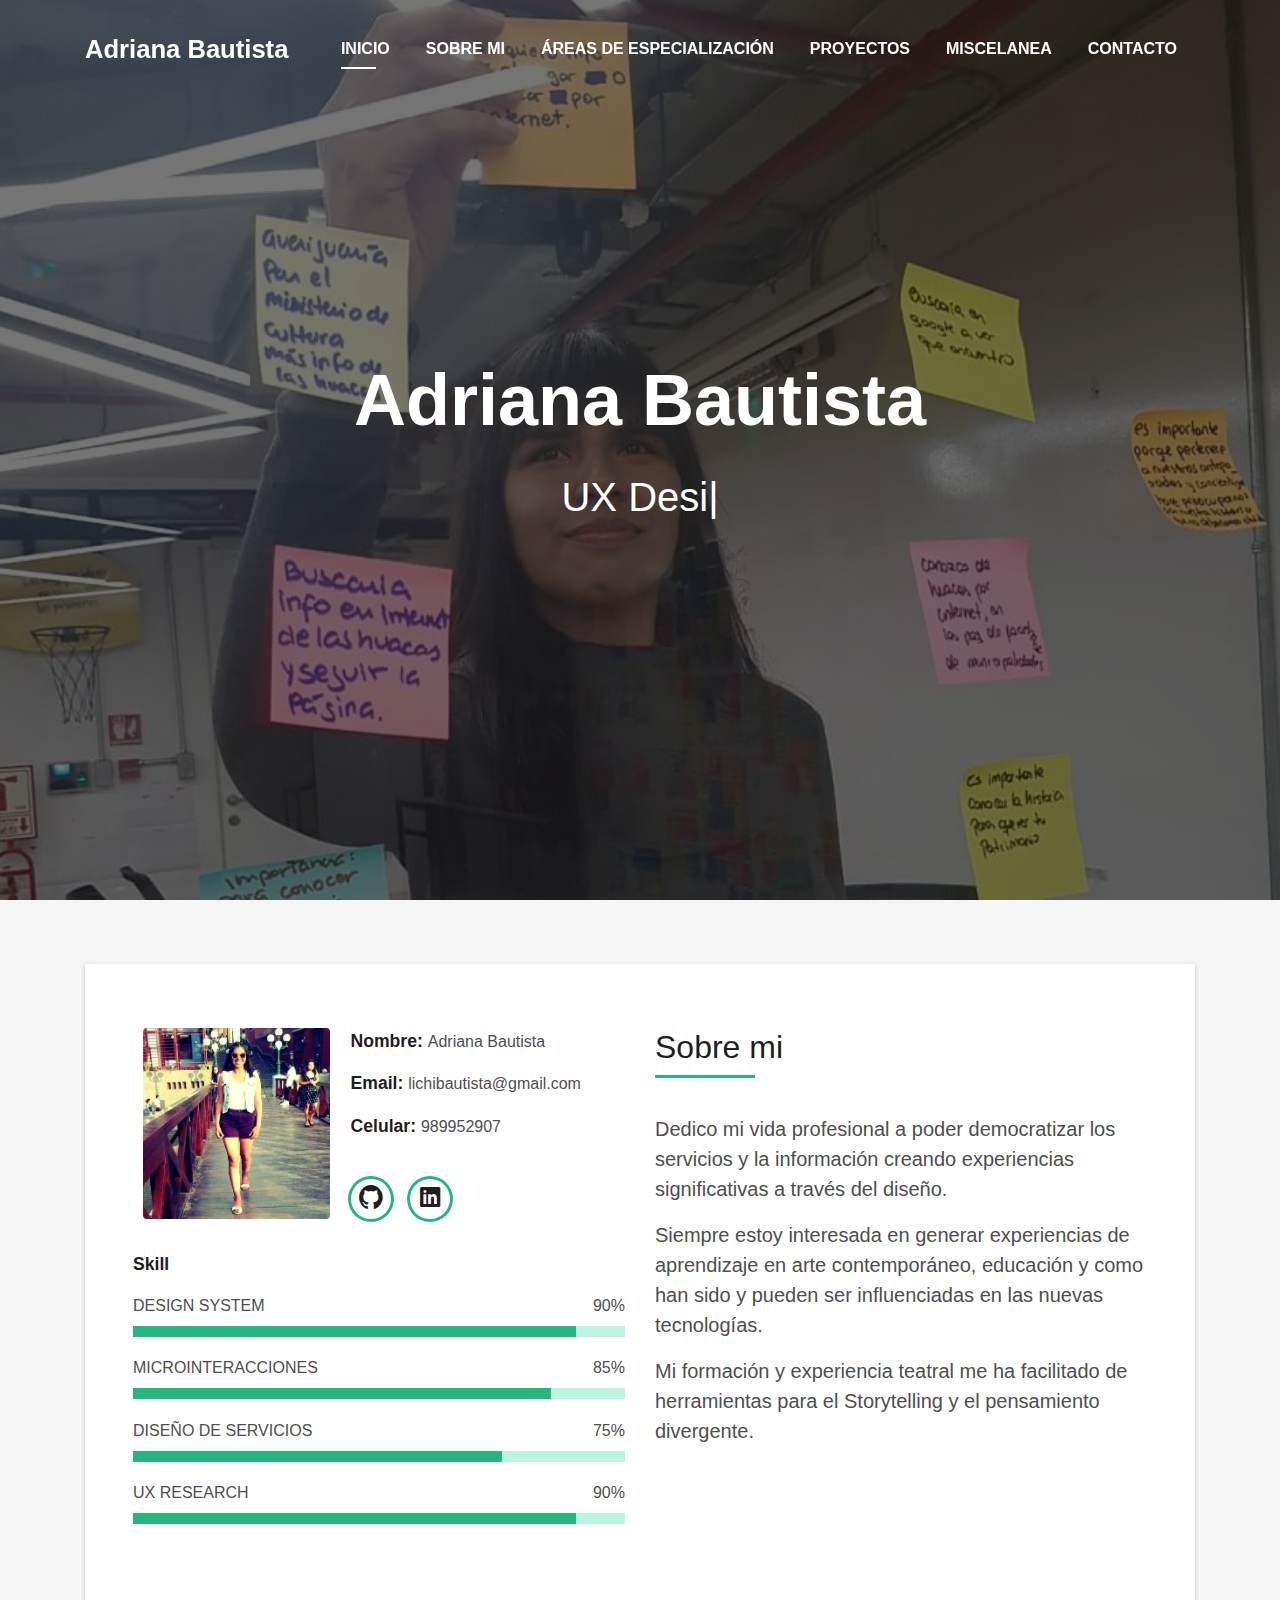
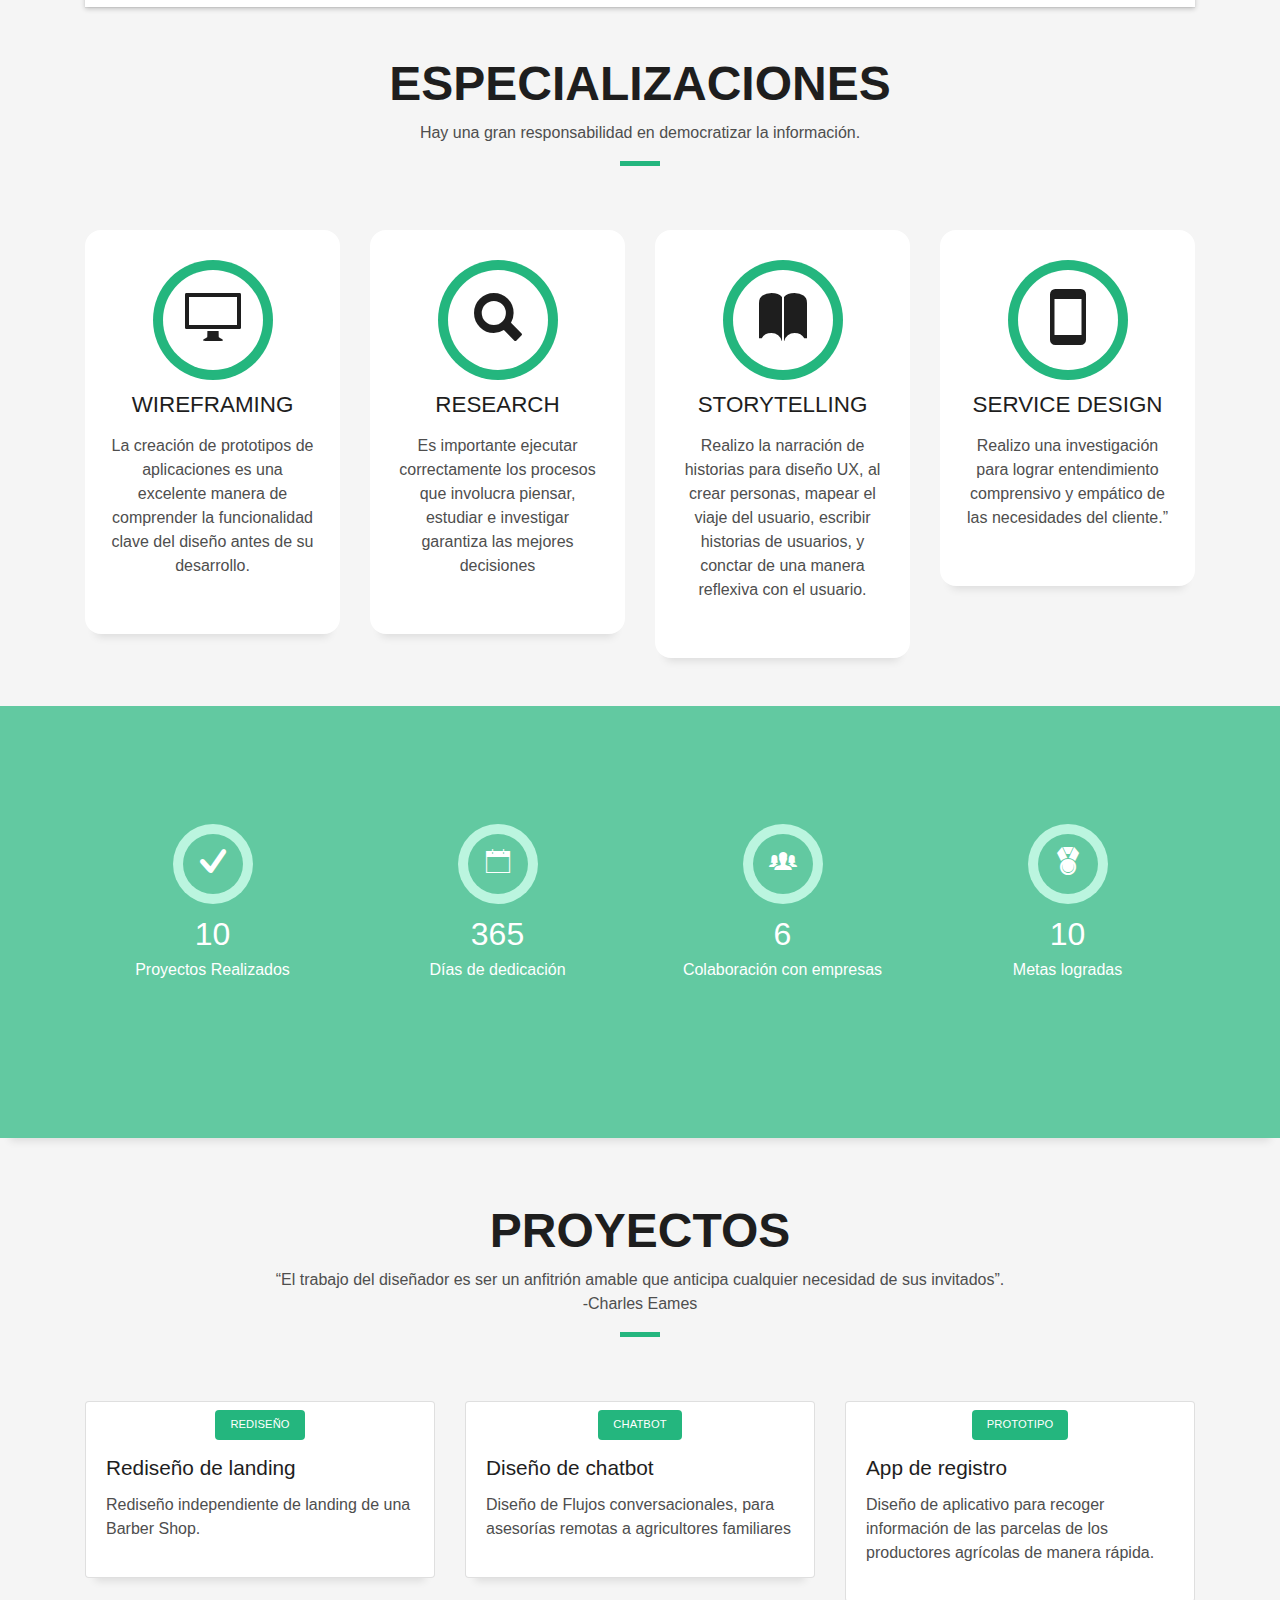
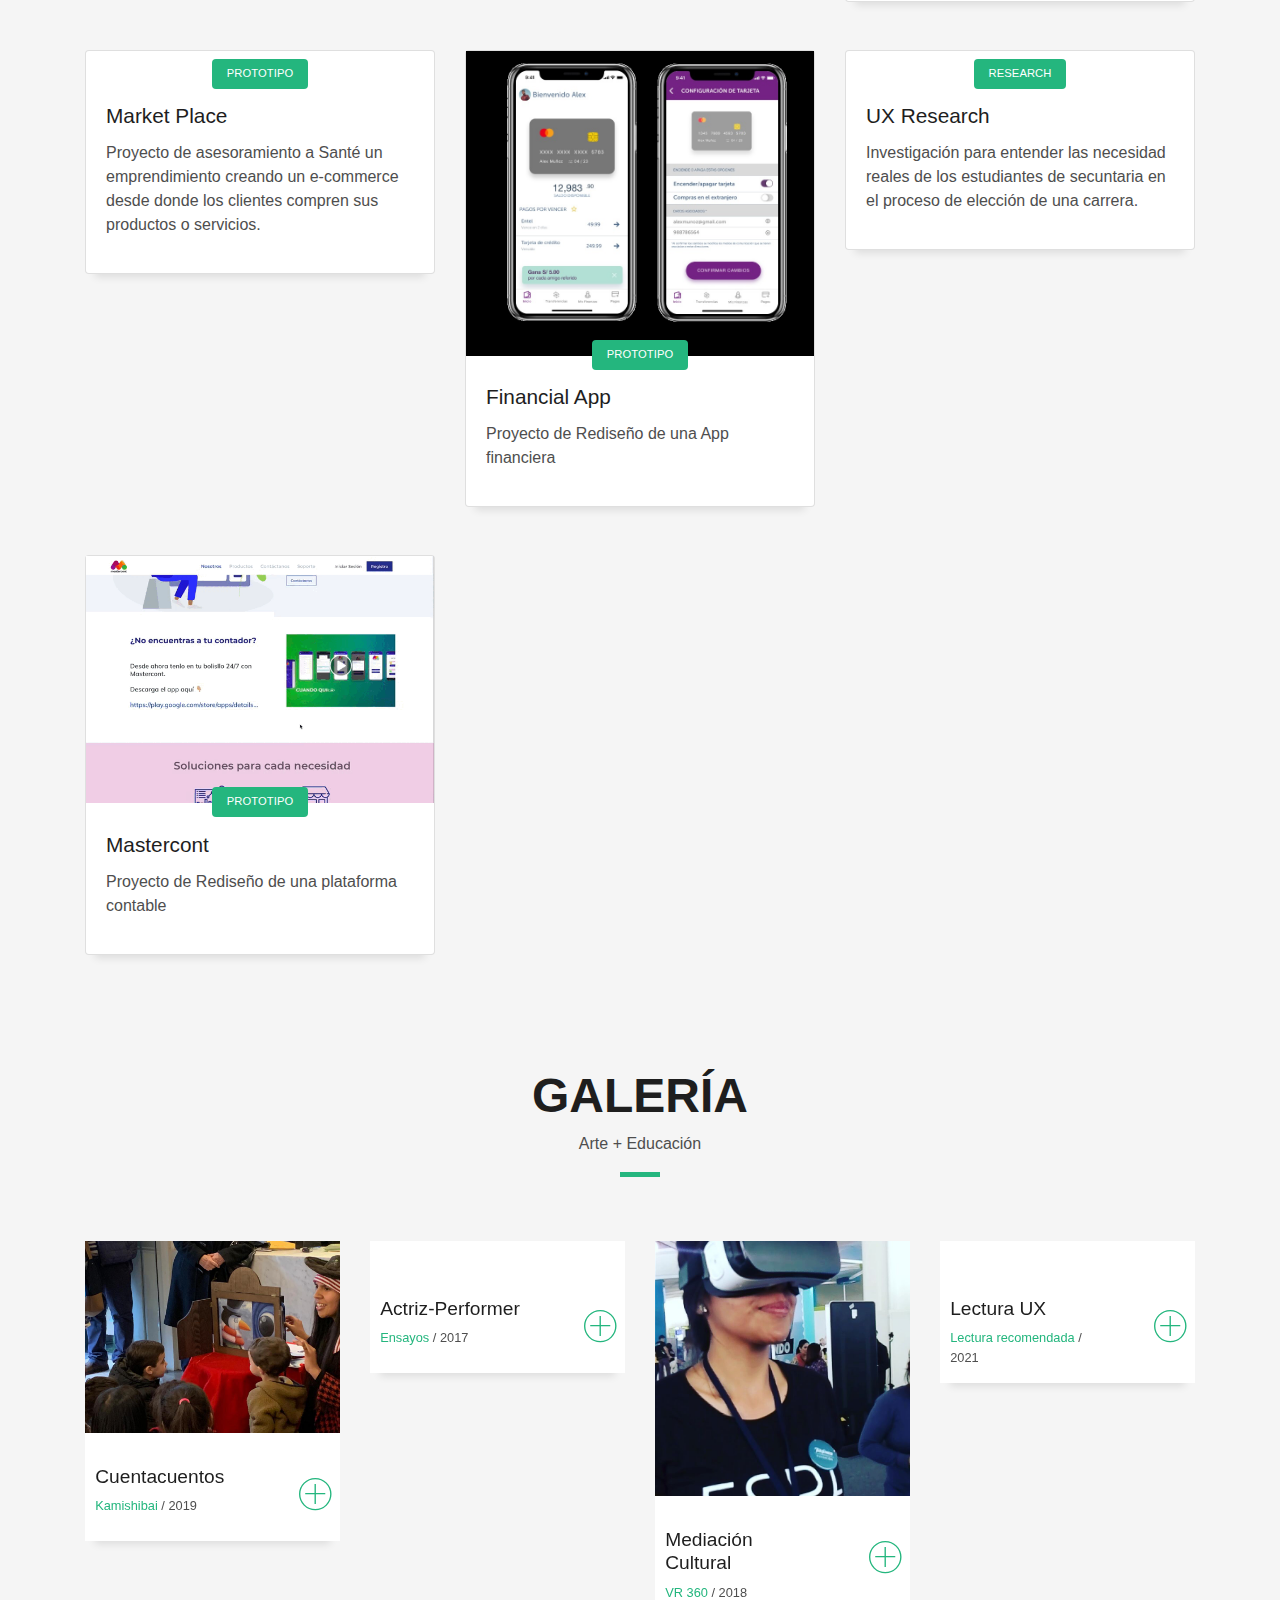
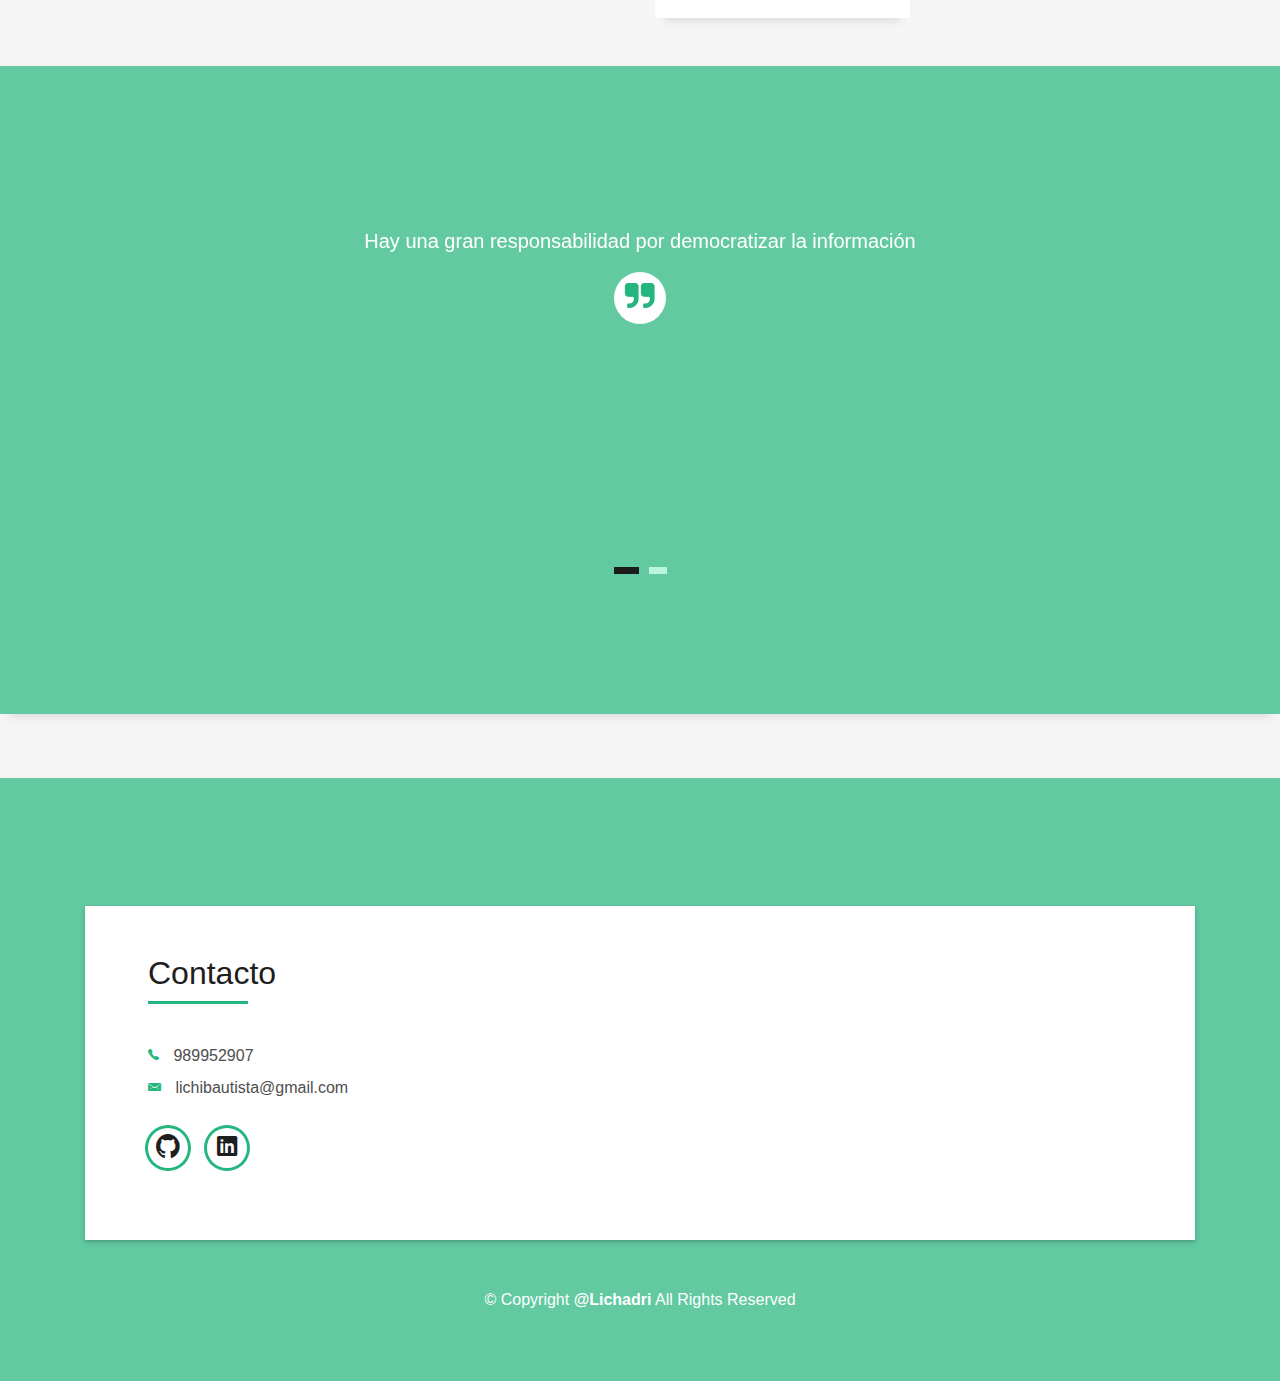
==== commit b6639a7f: "Update index.html" ====
--- a/index.html
+++ b/index.html
@@ -78,7 +78,7 @@
         <div class="container">
           <!--<p class="display-6 color-d">Hello, world!</p>-->
           <h1 class="intro-title mb-4">Adriana Bautista</h1>
-          <p class="intro-subtitle"><span class="text-slider-items">UX Designer, UX Research,Storyteller,Artista Escénica,</span><strong class="text-slider"></strong></p>
+          <p class="intro-subtitle"><span class="text-slider-items">UX Designer, Service Designer,Storyteller,Artista Escénica,Educadora</span><strong class="text-slider"></strong></p>
           <!-- <p class="pt-3"><a class="btn btn-primary btn js-scroll px-4" href="#about" role="button">Learn More</a></p> -->
         </div>
       </div>
@@ -115,17 +115,17 @@
                 </div>
                 <div class="skill-mf">
                   <p class="title-s">Skill</p>
-                  <span>FIGMA</span> <span class="pull-right">90%</span>
+                  <span>DESIGN SYSTEM</span> <span class="pull-right">90%</span>
                   <div class="progress">
                     <div class="progress-bar" role="progressbar" style="width: 90%;" aria-valuenow="90" aria-valuemin="0"
                       aria-valuemax="100"></div>
                   </div>
-                  <span>MARVEL</span> <span class="pull-right">85%</span>
+                  <span>MICROINTERACCIONES</span> <span class="pull-right">85%</span>
                   <div class="progress">
                     <div class="progress-bar" role="progressbar" style="width: 85%" aria-valuenow="85" aria-valuemin="0"
                       aria-valuemax="100"></div>
                   </div>
-                  <span>WIREFRAMING</span> <span class="pull-right">75%</span>
+                  <span>DISEÑO DE SERVICIOS</span> <span class="pull-right">75%</span>
                   <div class="progress">
                     <div class="progress-bar" role="progressbar" style="width: 75%" aria-valuenow="75" aria-valuemin="0"
                       aria-valuemax="100"></div>
